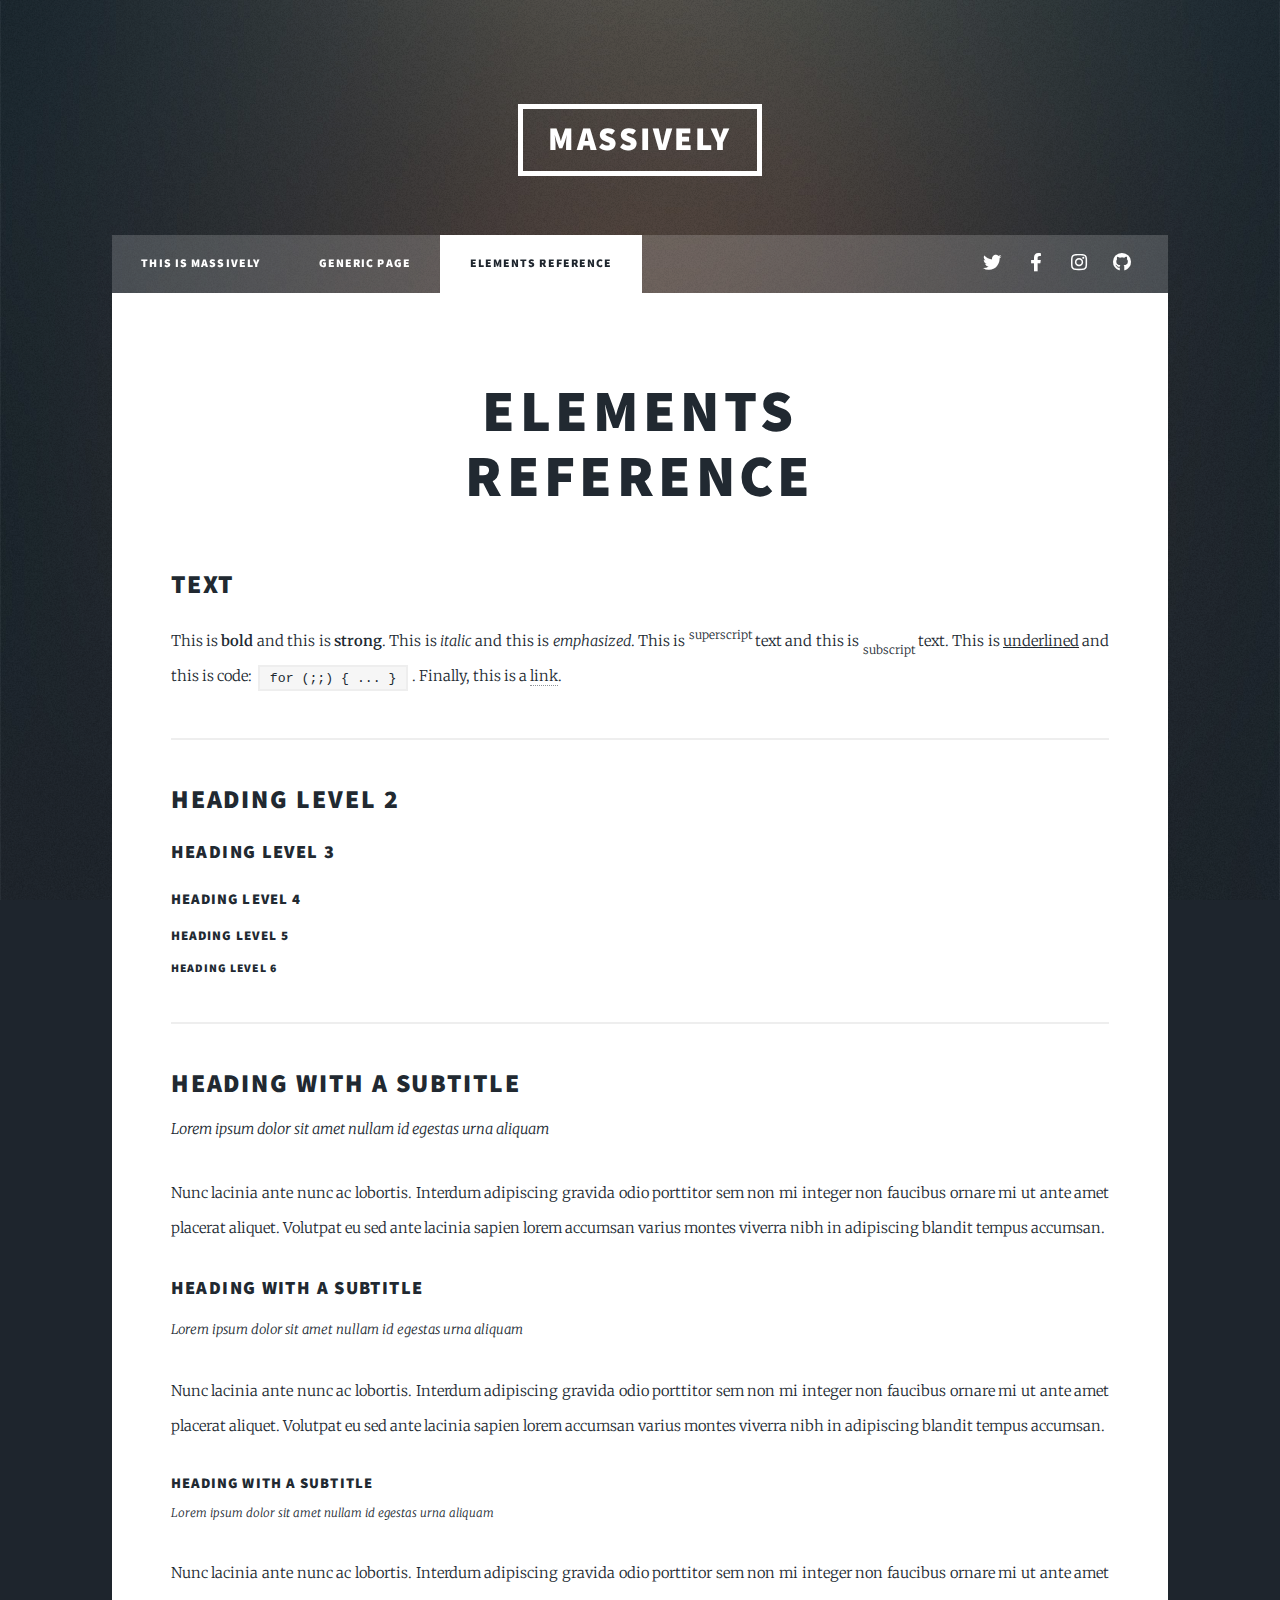
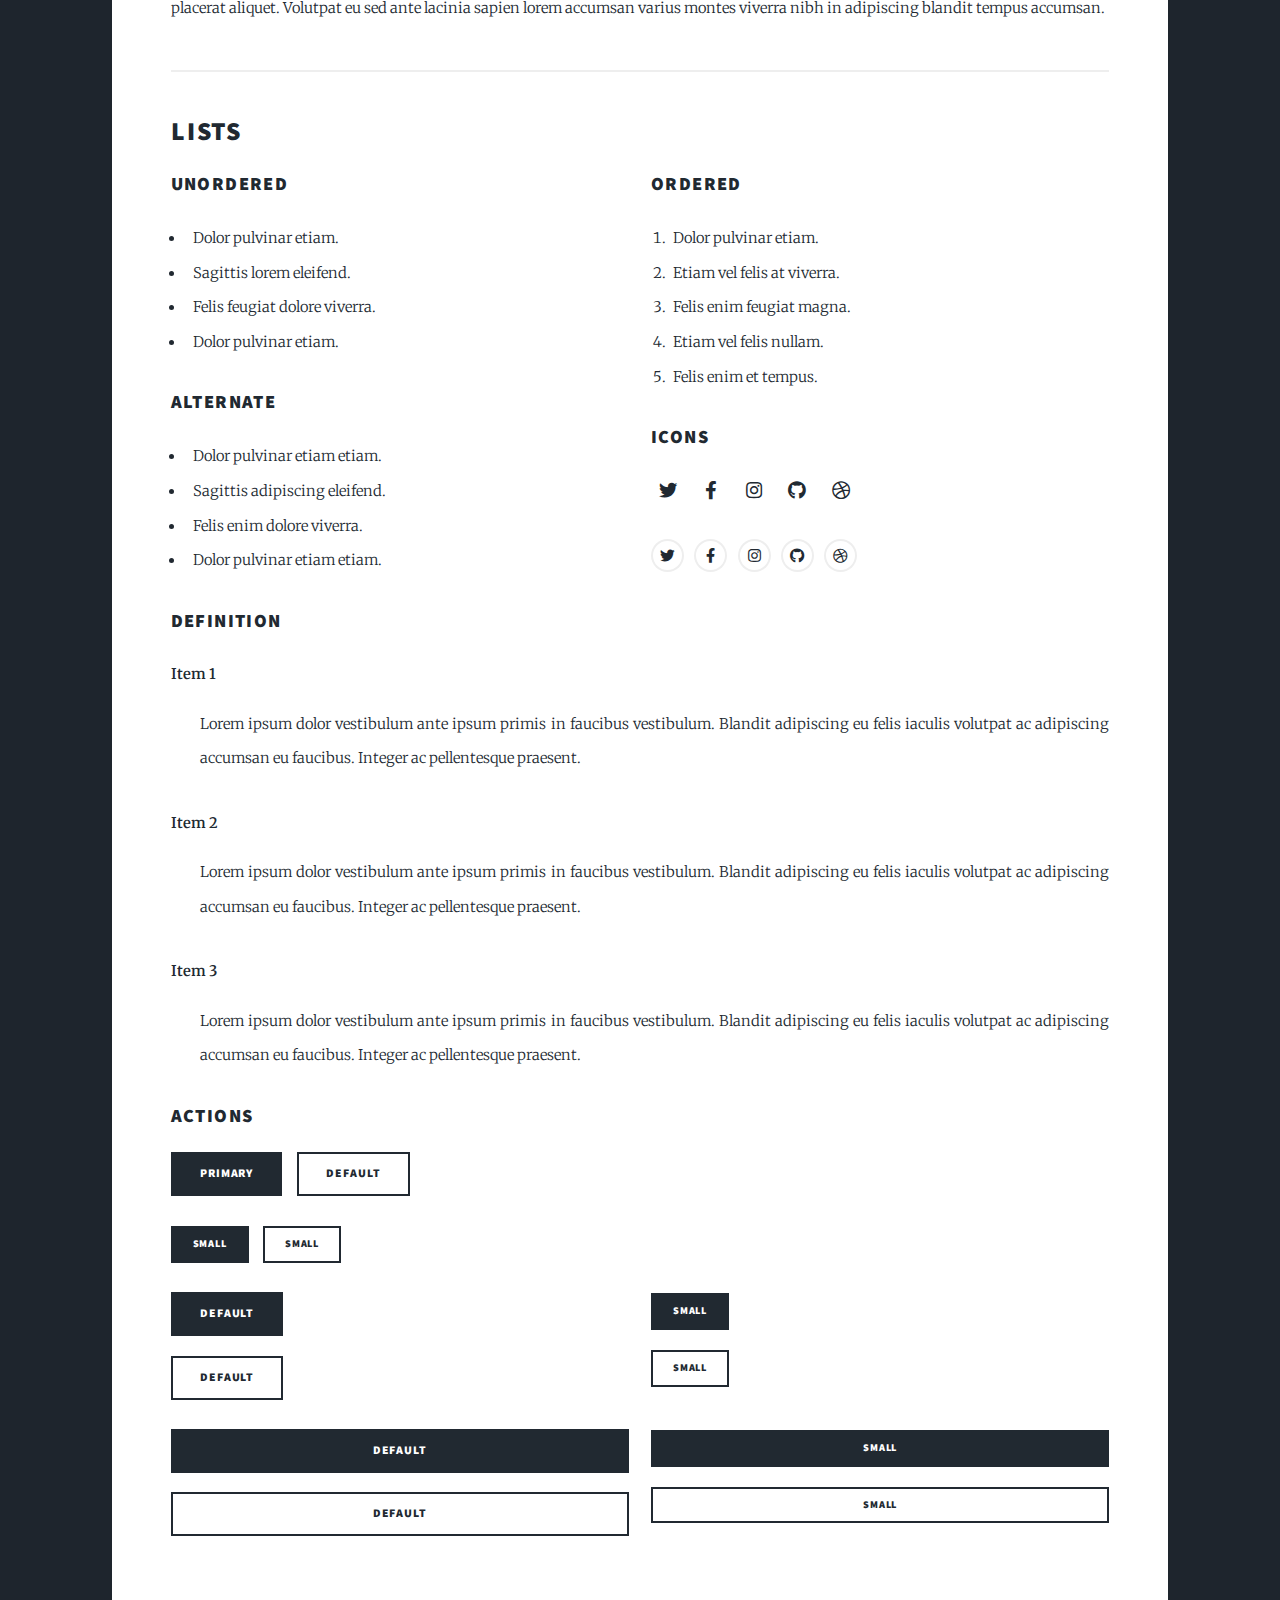
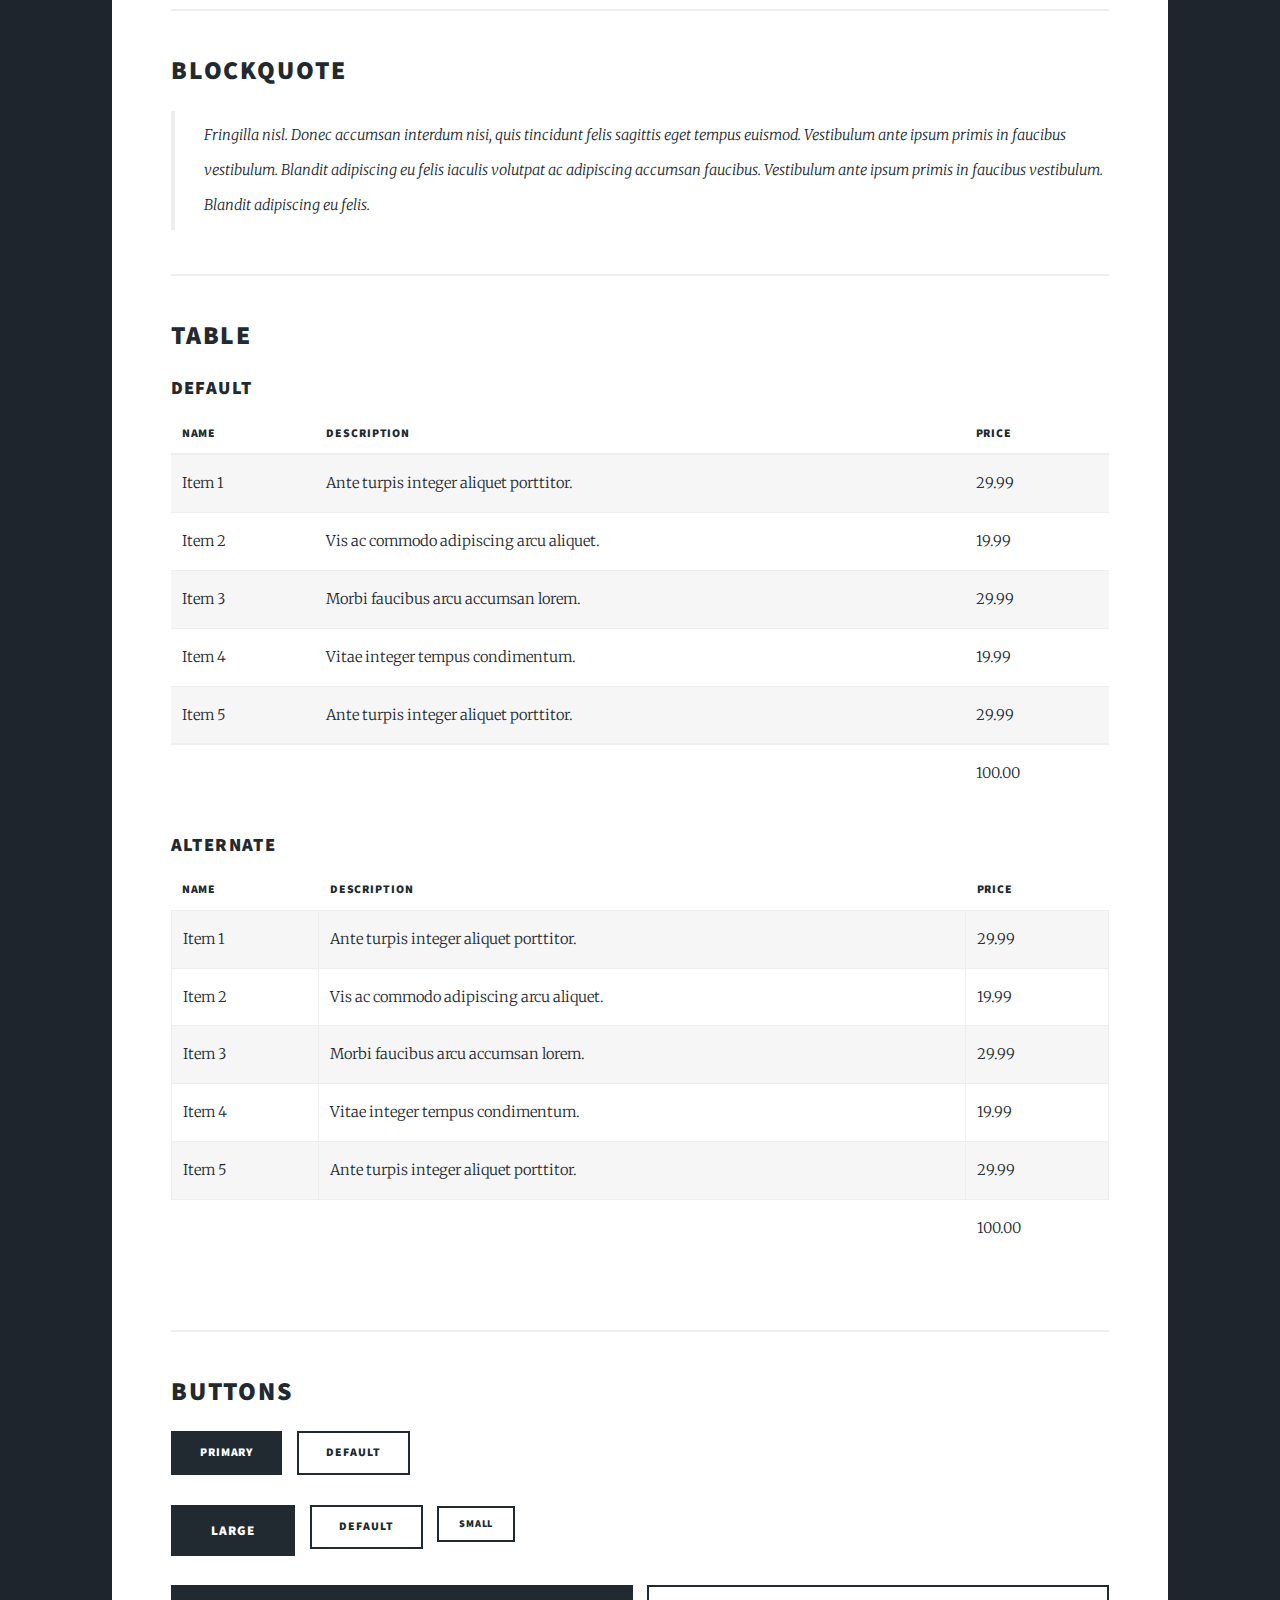
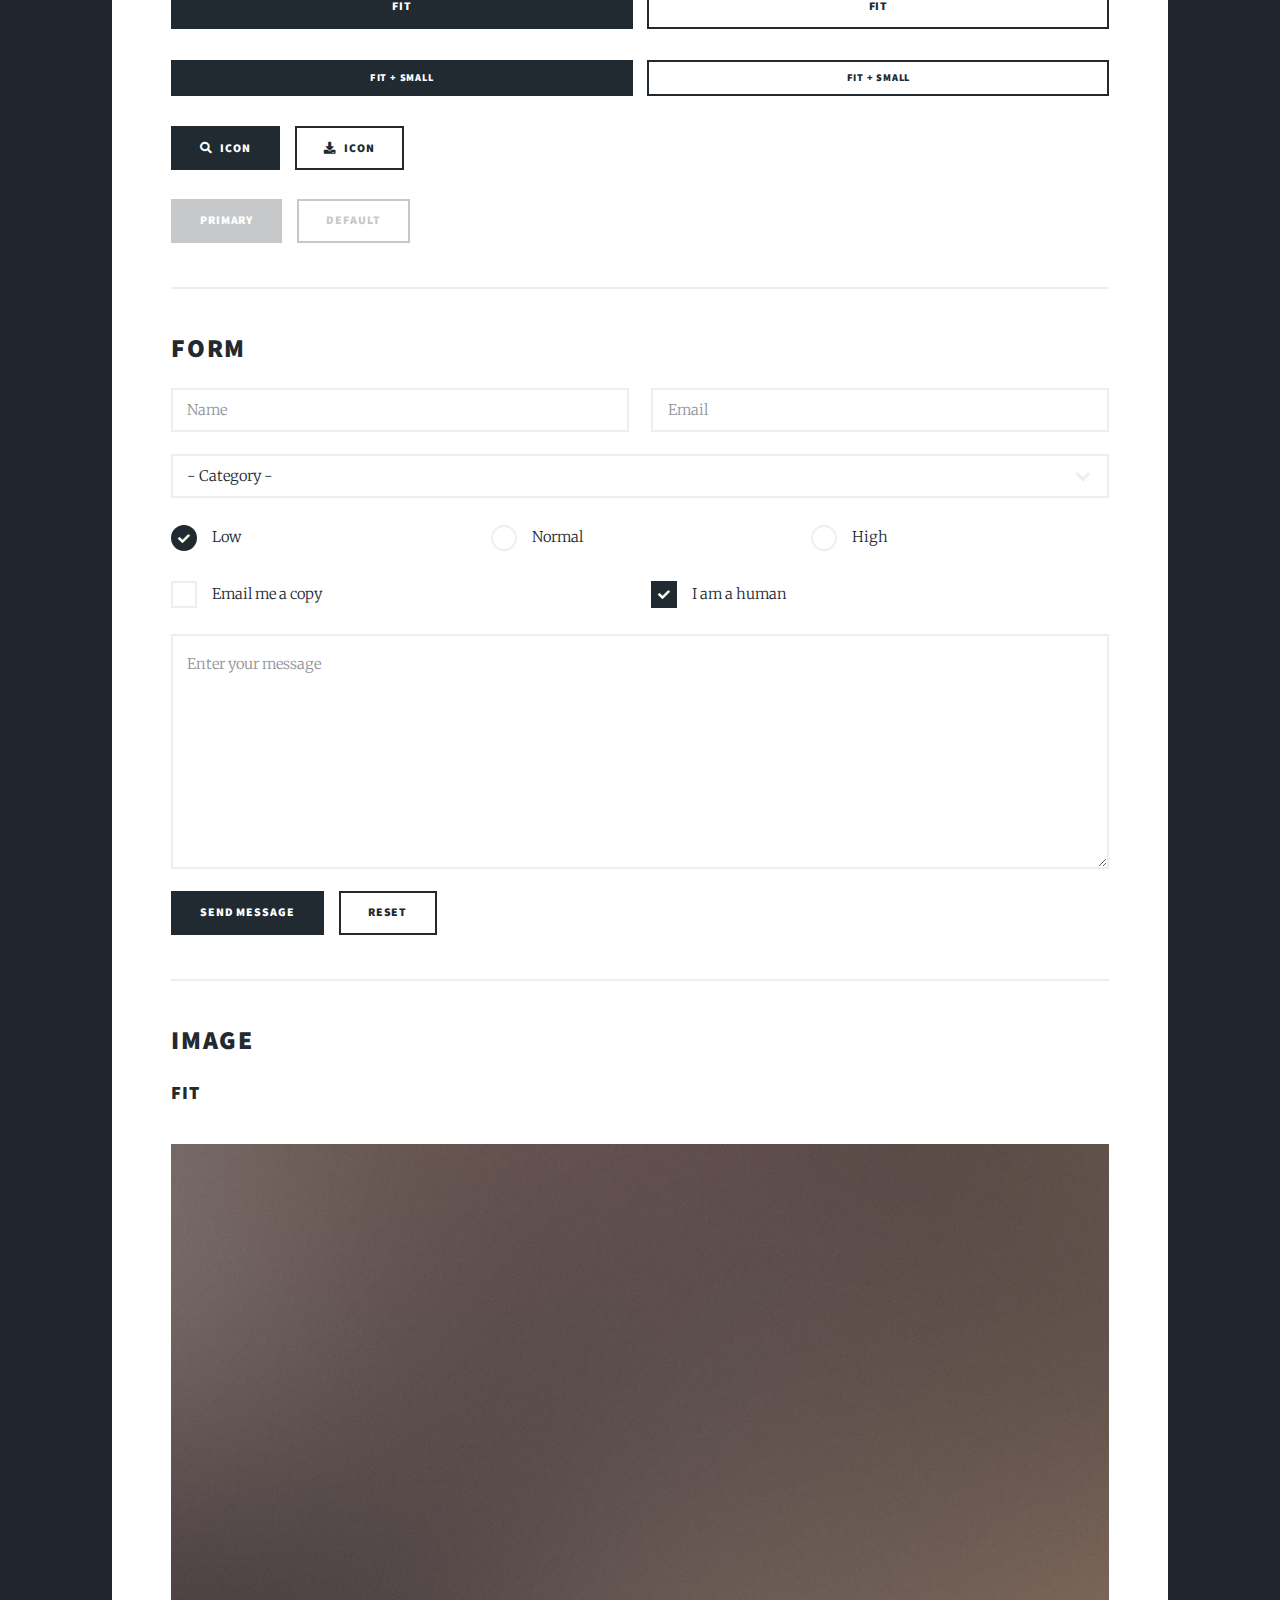
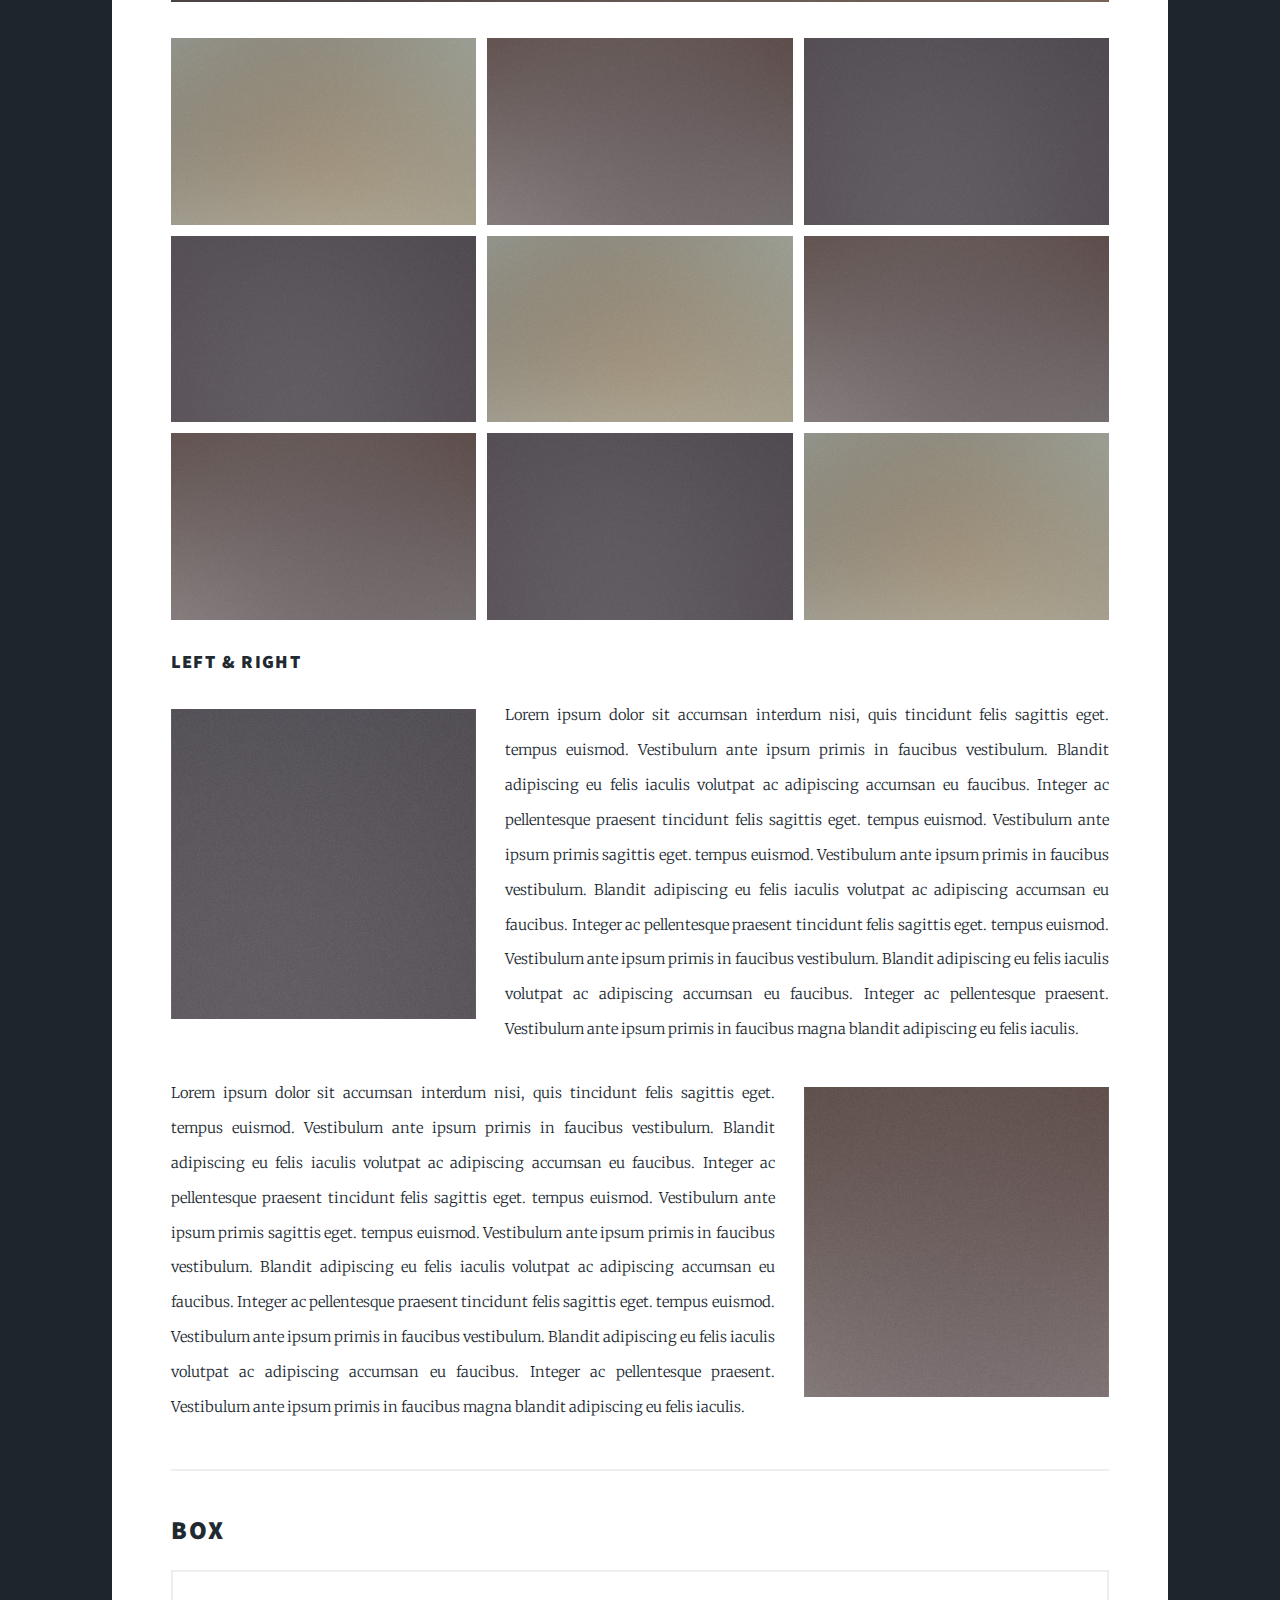
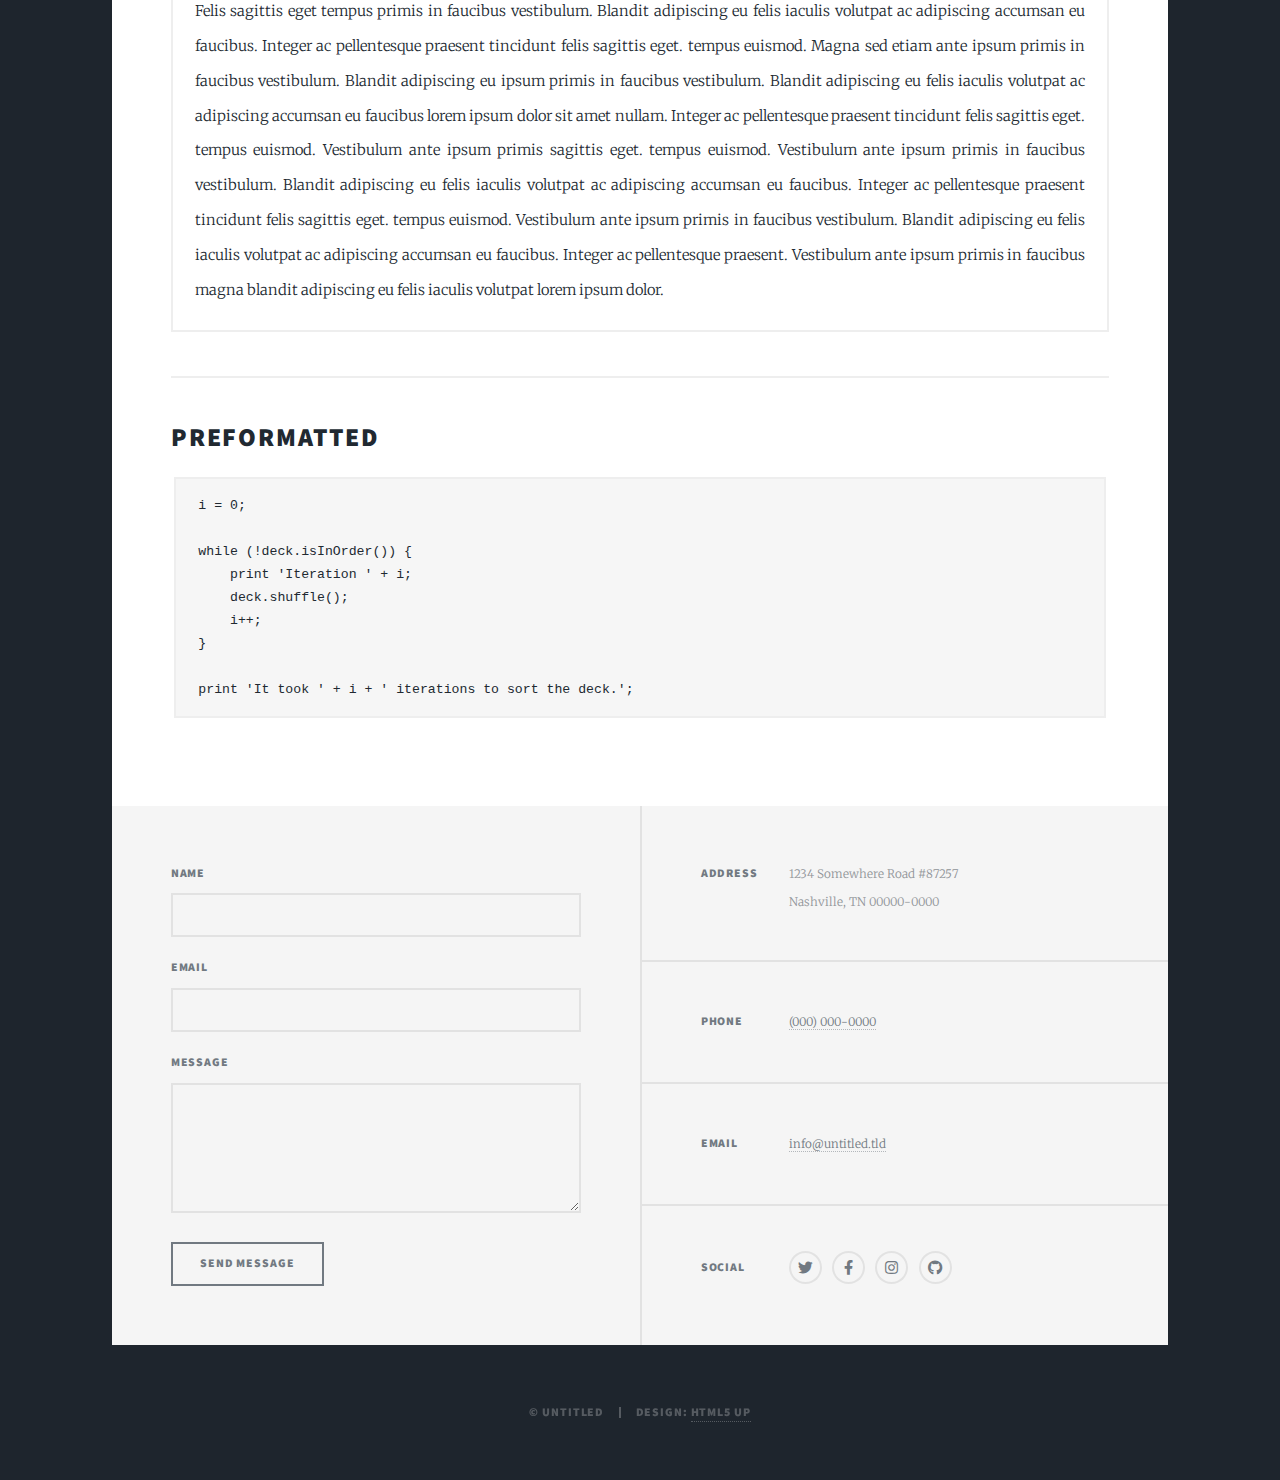
==== elements.html @ 34ee1a19 "inital commit" ====
<!DOCTYPE HTML>
<!--
	Massively by HTML5 UP
	html5up.net | @ajlkn
	Free for personal and commercial use under the CCA 3.0 license (html5up.net/license)
-->
<html>
	<head>
		<title>Elements Reference - Massively by HTML5 UP</title>
		<meta charset="utf-8" />
		<meta name="viewport" content="width=device-width, initial-scale=1, user-scalable=no" />
		<link rel="stylesheet" href="assets/css/main.css" />
		<noscript><link rel="stylesheet" href="assets/css/noscript.css" /></noscript>
	</head>
	<body class="is-preload">

		<!-- Wrapper -->
			<div id="wrapper">

				<!-- Header -->
					<header id="header">
						<a href="index.html" class="logo">Massively</a>
					</header>

				<!-- Nav -->
					<nav id="nav">
						<ul class="links">
							<li><a href="index.html">This is Massively</a></li>
							<li><a href="generic.html">Generic Page</a></li>
							<li class="active"><a href="elements.html">Elements Reference</a></li>
						</ul>
						<ul class="icons">
							<li><a href="#" class="icon brands fa-twitter"><span class="label">Twitter</span></a></li>
							<li><a href="#" class="icon brands fa-facebook-f"><span class="label">Facebook</span></a></li>
							<li><a href="#" class="icon brands fa-instagram"><span class="label">Instagram</span></a></li>
							<li><a href="#" class="icon brands fa-github"><span class="label">GitHub</span></a></li>
						</ul>
					</nav>

				<!-- Main -->
					<div id="main">

						<!-- Post -->
							<section class="post">
								<header class="major">
									<h1>Elements<br />
									Reference</h1>
								</header>

								<!-- Text stuff -->
									<h2>Text</h2>
									<p>This is <b>bold</b> and this is <strong>strong</strong>. This is <i>italic</i> and this is <em>emphasized</em>.
									This is <sup>superscript</sup> text and this is <sub>subscript</sub> text.
									This is <u>underlined</u> and this is code: <code>for (;;) { ... }</code>.
									Finally, this is a <a href="#">link</a>.</p>
									<hr />
									<h2>Heading Level 2</h2>
									<h3>Heading Level 3</h3>
									<h4>Heading Level 4</h4>
									<h5>Heading Level 5</h5>
									<h6>Heading Level 6</h6>
									<hr />
									<header>
										<h2>Heading with a Subtitle</h2>
										<p>Lorem ipsum dolor sit amet nullam id egestas urna aliquam</p>
									</header>
									<p>Nunc lacinia ante nunc ac lobortis. Interdum adipiscing gravida odio porttitor sem non mi integer non faucibus ornare mi ut ante amet placerat aliquet. Volutpat eu sed ante lacinia sapien lorem accumsan varius montes viverra nibh in adipiscing blandit tempus accumsan.</p>
									<header>
										<h3>Heading with a Subtitle</h3>
										<p>Lorem ipsum dolor sit amet nullam id egestas urna aliquam</p>
									</header>
									<p>Nunc lacinia ante nunc ac lobortis. Interdum adipiscing gravida odio porttitor sem non mi integer non faucibus ornare mi ut ante amet placerat aliquet. Volutpat eu sed ante lacinia sapien lorem accumsan varius montes viverra nibh in adipiscing blandit tempus accumsan.</p>
									<header>
										<h4>Heading with a Subtitle</h4>
										<p>Lorem ipsum dolor sit amet nullam id egestas urna aliquam</p>
									</header>
									<p>Nunc lacinia ante nunc ac lobortis. Interdum adipiscing gravida odio porttitor sem non mi integer non faucibus ornare mi ut ante amet placerat aliquet. Volutpat eu sed ante lacinia sapien lorem accumsan varius montes viverra nibh in adipiscing blandit tempus accumsan.</p>

									<hr />

								<!-- Lists -->
									<h2>Lists</h2>
									<div class="row">
										<div class="col-6 col-12-small">

											<h3>Unordered</h3>
											<ul>
												<li>Dolor pulvinar etiam.</li>
												<li>Sagittis lorem eleifend.</li>
												<li>Felis feugiat dolore viverra.</li>
												<li>Dolor pulvinar etiam.</li>
											</ul>

											<h3>Alternate</h3>
											<ul class="alt">
												<li>Dolor pulvinar etiam etiam.</li>
												<li>Sagittis adipiscing eleifend.</li>
												<li>Felis enim dolore viverra.</li>
												<li>Dolor pulvinar etiam etiam.</li>
											</ul>

										</div>
										<div class="col-6 col-12-small">

											<h3>Ordered</h3>
											<ol>
												<li>Dolor pulvinar etiam.</li>
												<li>Etiam vel felis at viverra.</li>
												<li>Felis enim feugiat magna.</li>
												<li>Etiam vel felis nullam.</li>
												<li>Felis enim et tempus.</li>
											</ol>

											<h3>Icons</h3>
											<ul class="icons">
												<li><a href="#" class="icon brands fa-twitter"><span class="label">Twitter</span></a></li>
												<li><a href="#" class="icon brands fa-facebook-f"><span class="label">Facebook</span></a></li>
												<li><a href="#" class="icon brands fa-instagram"><span class="label">Instagram</span></a></li>
												<li><a href="#" class="icon brands fa-github"><span class="label">Github</span></a></li>
												<li><a href="#" class="icon brands fa-dribbble"><span class="label">Dribbble</span></a></li>
											</ul>
											<ul class="icons alt">
												<li><a href="#" class="icon brands alt fa-twitter"><span class="label">Twitter</span></a></li>
												<li><a href="#" class="icon brands alt fa-facebook-f"><span class="label">Facebook</span></a></li>
												<li><a href="#" class="icon brands alt fa-instagram"><span class="label">Instagram</span></a></li>
												<li><a href="#" class="icon brands alt fa-github"><span class="label">Github</span></a></li>
												<li><a href="#" class="icon brands alt fa-dribbble"><span class="label">Dribbble</span></a></li>
											</ul>

										</div>
									</div>
									<h3>Definition</h3>
									<dl>
										<dt>Item 1</dt>
										<dd>
											<p>Lorem ipsum dolor vestibulum ante ipsum primis in faucibus vestibulum. Blandit adipiscing eu felis iaculis volutpat ac adipiscing accumsan eu faucibus. Integer ac pellentesque praesent.</p>
										</dd>
										<dt>Item 2</dt>
										<dd>
											<p>Lorem ipsum dolor vestibulum ante ipsum primis in faucibus vestibulum. Blandit adipiscing eu felis iaculis volutpat ac adipiscing accumsan eu faucibus. Integer ac pellentesque praesent.</p>
										</dd>
										<dt>Item 3</dt>
										<dd>
											<p>Lorem ipsum dolor vestibulum ante ipsum primis in faucibus vestibulum. Blandit adipiscing eu felis iaculis volutpat ac adipiscing accumsan eu faucibus. Integer ac pellentesque praesent.</p>
										</dd>
									</dl>

									<h3>Actions</h3>
									<ul class="actions">
										<li><a href="#" class="button primary">Primary</a></li>
										<li><a href="#" class="button">Default</a></li>
									</ul>
									<ul class="actions small">
										<li><a href="#" class="button primary small">Small</a></li>
										<li><a href="#" class="button small">Small</a></li>
									</ul>
									<div class="row">
										<div class="col-6 col-12-small">
											<ul class="actions stacked">
												<li><a href="#" class="button primary">Default</a></li>
												<li><a href="#" class="button">Default</a></li>
											</ul>
										</div>
										<div class="col-6 col-12-small">
											<ul class="actions stacked">
												<li><a href="#" class="button primary small">Small</a></li>
												<li><a href="#" class="button small">Small</a></li>
											</ul>
										</div>
									</div>
									<div class="row">
										<div class="col-6 col-12-small">
											<ul class="actions stacked">
												<li><a href="#" class="button primary fit">Default</a></li>
												<li><a href="#" class="button fit">Default</a></li>
											</ul>
										</div>
										<div class="col-6 col-12-small">
											<ul class="actions stacked">
												<li><a href="#" class="button primary small fit">Small</a></li>
												<li><a href="#" class="button small fit">Small</a></li>
											</ul>
										</div>
									</div>

									<hr />

								<!-- Blockquote -->
									<h2>Blockquote</h2>
									<blockquote>Fringilla nisl. Donec accumsan interdum nisi, quis tincidunt felis sagittis eget tempus euismod. Vestibulum ante ipsum primis in faucibus vestibulum. Blandit adipiscing eu felis iaculis volutpat ac adipiscing accumsan faucibus. Vestibulum ante ipsum primis in faucibus vestibulum. Blandit adipiscing eu felis.</blockquote>

									<hr />

								<!-- Table -->
									<h2>Table</h2>

									<h3>Default</h3>
									<div class="table-wrapper">
										<table>
											<thead>
												<tr>
													<th>Name</th>
													<th>Description</th>
													<th>Price</th>
												</tr>
											</thead>
											<tbody>
												<tr>
													<td>Item 1</td>
													<td>Ante turpis integer aliquet porttitor.</td>
													<td>29.99</td>
												</tr>
												<tr>
													<td>Item 2</td>
													<td>Vis ac commodo adipiscing arcu aliquet.</td>
													<td>19.99</td>
												</tr>
												<tr>
													<td>Item 3</td>
													<td> Morbi faucibus arcu accumsan lorem.</td>
													<td>29.99</td>
												</tr>
												<tr>
													<td>Item 4</td>
													<td>Vitae integer tempus condimentum.</td>
													<td>19.99</td>
												</tr>
												<tr>
													<td>Item 5</td>
													<td>Ante turpis integer aliquet porttitor.</td>
													<td>29.99</td>
												</tr>
											</tbody>
											<tfoot>
												<tr>
													<td colspan="2"></td>
													<td>100.00</td>
												</tr>
											</tfoot>
										</table>
									</div>

									<h3>Alternate</h3>
									<div class="table-wrapper">
										<table class="alt">
											<thead>
												<tr>
													<th>Name</th>
													<th>Description</th>
													<th>Price</th>
												</tr>
											</thead>
											<tbody>
												<tr>
													<td>Item 1</td>
													<td>Ante turpis integer aliquet porttitor.</td>
													<td>29.99</td>
												</tr>
												<tr>
													<td>Item 2</td>
													<td>Vis ac commodo adipiscing arcu aliquet.</td>
													<td>19.99</td>
												</tr>
												<tr>
													<td>Item 3</td>
													<td> Morbi faucibus arcu accumsan lorem.</td>
													<td>29.99</td>
												</tr>
												<tr>
													<td>Item 4</td>
													<td>Vitae integer tempus condimentum.</td>
													<td>19.99</td>
												</tr>
												<tr>
													<td>Item 5</td>
													<td>Ante turpis integer aliquet porttitor.</td>
													<td>29.99</td>
												</tr>
											</tbody>
											<tfoot>
												<tr>
													<td colspan="2"></td>
													<td>100.00</td>
												</tr>
											</tfoot>
										</table>
									</div>

									<hr />

								<!-- Buttons -->
									<h2>Buttons</h2>
									<ul class="actions">
										<li><a href="#" class="button primary">Primary</a></li>
										<li><a href="#" class="button">Default</a></li>
									</ul>
									<ul class="actions">
										<li><a href="#" class="button primary large">Large</a></li>
										<li><a href="#" class="button">Default</a></li>
										<li><a href="#" class="button small">Small</a></li>
									</ul>
									<ul class="actions fit">
										<li><a href="#" class="button primary fit">Fit</a></li>
										<li><a href="#" class="button fit">Fit</a></li>
									</ul>
									<ul class="actions fit small">
										<li><a href="#" class="button primary fit small">Fit + Small</a></li>
										<li><a href="#" class="button fit small">Fit + Small</a></li>
									</ul>
									<ul class="actions">
										<li><a href="#" class="button primary icon solid fa-search">Icon</a></li>
										<li><a href="#" class="button icon solid fa-download">Icon</a></li>
									</ul>
									<ul class="actions">
										<li><span class="button primary disabled">Primary</span></li>
										<li><span class="button disabled">Default</span></li>
									</ul>

									<hr />

								<!-- Form -->
									<h2>Form</h2>

									<form method="post" action="#">
										<div class="row gtr-uniform">
											<div class="col-6 col-12-xsmall">
												<input type="text" name="demo-name" id="demo-name" value="" placeholder="Name" />
											</div>
											<div class="col-6 col-12-xsmall">
												<input type="email" name="demo-email" id="demo-email" value="" placeholder="Email" />
											</div>
											<!-- Break -->
											<div class="col-12">
												<select name="demo-category" id="demo-category">
													<option value="">- Category -</option>
													<option value="1">Manufacturing</option>
													<option value="1">Shipping</option>
													<option value="1">Administration</option>
													<option value="1">Human Resources</option>
												</select>
											</div>
											<!-- Break -->
											<div class="col-4 col-12-small">
												<input type="radio" id="demo-priority-low" name="demo-priority" checked>
												<label for="demo-priority-low">Low</label>
											</div>
											<div class="col-4 col-12-small">
												<input type="radio" id="demo-priority-normal" name="demo-priority">
												<label for="demo-priority-normal">Normal</label>
											</div>
											<div class="col-4 col-12-small">
												<input type="radio" id="demo-priority-high" name="demo-priority">
												<label for="demo-priority-high">High</label>
											</div>
											<!-- Break -->
											<div class="col-6 col-12-small">
												<input type="checkbox" id="demo-copy" name="demo-copy">
												<label for="demo-copy">Email me a copy</label>
											</div>
											<div class="col-6 col-12-small">
												<input type="checkbox" id="demo-human" name="demo-human" checked>
												<label for="demo-human">I am a human</label>
											</div>
											<!-- Break -->
											<div class="col-12">
												<textarea name="demo-message" id="demo-message" placeholder="Enter your message" rows="6"></textarea>
											</div>
											<!-- Break -->
											<div class="col-12">
												<ul class="actions">
													<li><input type="submit" value="Send Message" class="primary" /></li>
													<li><input type="reset" value="Reset" /></li>
												</ul>
											</div>
										</div>
									</form>

									<hr />

								<!-- Image -->
									<h2>Image</h2>

									<h3>Fit</h3>
									<span class="image fit"><img src="images/pic01.jpg" alt="" /></span>
									<div class="box alt">
										<div class="row gtr-50 gtr-uniform">
											<div class="col-4"><span class="image fit"><img src="images/pic02.jpg" alt="" /></span></div>
											<div class="col-4"><span class="image fit"><img src="images/pic03.jpg" alt="" /></span></div>
											<div class="col-4"><span class="image fit"><img src="images/pic04.jpg" alt="" /></span></div>
											<!-- Break -->
											<div class="col-4"><span class="image fit"><img src="images/pic04.jpg" alt="" /></span></div>
											<div class="col-4"><span class="image fit"><img src="images/pic02.jpg" alt="" /></span></div>
											<div class="col-4"><span class="image fit"><img src="images/pic03.jpg" alt="" /></span></div>
											<!-- Break -->
											<div class="col-4"><span class="image fit"><img src="images/pic03.jpg" alt="" /></span></div>
											<div class="col-4"><span class="image fit"><img src="images/pic04.jpg" alt="" /></span></div>
											<div class="col-4"><span class="image fit"><img src="images/pic02.jpg" alt="" /></span></div>
										</div>
									</div>

									<h3>Left &amp; Right</h3>
									<p><span class="image left"><img src="images/pic08.jpg" alt="" /></span>Lorem ipsum dolor sit accumsan interdum nisi, quis tincidunt felis sagittis eget. tempus euismod. Vestibulum ante ipsum primis in faucibus vestibulum. Blandit adipiscing eu felis iaculis volutpat ac adipiscing accumsan eu faucibus. Integer ac pellentesque praesent tincidunt felis sagittis eget. tempus euismod. Vestibulum ante ipsum primis sagittis eget. tempus euismod. Vestibulum ante ipsum primis in faucibus vestibulum. Blandit adipiscing eu felis iaculis volutpat ac adipiscing accumsan eu faucibus. Integer ac pellentesque praesent tincidunt felis sagittis eget. tempus euismod. Vestibulum ante ipsum primis in faucibus vestibulum. Blandit adipiscing eu felis iaculis volutpat ac adipiscing accumsan eu faucibus. Integer ac pellentesque praesent. Vestibulum ante ipsum primis in faucibus magna blandit adipiscing eu felis iaculis.</p>
									<p><span class="image right"><img src="images/pic09.jpg" alt="" /></span>Lorem ipsum dolor sit accumsan interdum nisi, quis tincidunt felis sagittis eget. tempus euismod. Vestibulum ante ipsum primis in faucibus vestibulum. Blandit adipiscing eu felis iaculis volutpat ac adipiscing accumsan eu faucibus. Integer ac pellentesque praesent tincidunt felis sagittis eget. tempus euismod. Vestibulum ante ipsum primis sagittis eget. tempus euismod. Vestibulum ante ipsum primis in faucibus vestibulum. Blandit adipiscing eu felis iaculis volutpat ac adipiscing accumsan eu faucibus. Integer ac pellentesque praesent tincidunt felis sagittis eget. tempus euismod. Vestibulum ante ipsum primis in faucibus vestibulum. Blandit adipiscing eu felis iaculis volutpat ac adipiscing accumsan eu faucibus. Integer ac pellentesque praesent. Vestibulum ante ipsum primis in faucibus magna blandit adipiscing eu felis iaculis.</p>

									<hr />

								<!-- Box -->
									<h2>Box</h2>
									<div class="box">
										<p>Felis sagittis eget tempus primis in faucibus vestibulum. Blandit adipiscing eu felis iaculis volutpat ac adipiscing accumsan eu faucibus. Integer ac pellentesque praesent tincidunt felis sagittis eget. tempus euismod. Magna sed etiam ante ipsum primis in faucibus vestibulum. Blandit adipiscing eu ipsum primis in faucibus vestibulum. Blandit adipiscing eu felis iaculis volutpat ac adipiscing accumsan eu faucibus lorem ipsum dolor sit amet nullam. Integer ac pellentesque praesent tincidunt felis sagittis eget. tempus euismod. Vestibulum ante ipsum primis sagittis eget. tempus euismod. Vestibulum ante ipsum primis in faucibus vestibulum. Blandit adipiscing eu felis iaculis volutpat ac adipiscing accumsan eu faucibus. Integer ac pellentesque praesent tincidunt felis sagittis eget. tempus euismod. Vestibulum ante ipsum primis in faucibus vestibulum. Blandit adipiscing eu felis iaculis volutpat ac adipiscing accumsan eu faucibus. Integer ac pellentesque praesent. Vestibulum ante ipsum primis in faucibus magna blandit adipiscing eu felis iaculis volutpat lorem ipsum dolor.</p>
									</div>

									<hr />

								<!-- Preformatted Code -->
									<h2>Preformatted</h2>
									<pre><code>i = 0;

while (!deck.isInOrder()) {
    print 'Iteration ' + i;
    deck.shuffle();
    i++;
}

print 'It took ' + i + ' iterations to sort the deck.';
</code></pre>

							</section>

					</div>

				<!-- Footer -->
					<footer id="footer">
						<section>
							<form method="post" action="#">
								<div class="fields">
									<div class="field">
										<label for="name">Name</label>
										<input type="text" name="name" id="name" />
									</div>
									<div class="field">
										<label for="email">Email</label>
										<input type="text" name="email" id="email" />
									</div>
									<div class="field">
										<label for="message">Message</label>
										<textarea name="message" id="message" rows="3"></textarea>
									</div>
								</div>
								<ul class="actions">
									<li><input type="submit" value="Send Message" /></li>
								</ul>
							</form>
						</section>
						<section class="split contact">
							<section class="alt">
								<h3>Address</h3>
								<p>1234 Somewhere Road #87257<br />
								Nashville, TN 00000-0000</p>
							</section>
							<section>
								<h3>Phone</h3>
								<p><a href="#">(000) 000-0000</a></p>
							</section>
							<section>
								<h3>Email</h3>
								<p><a href="#">info@untitled.tld</a></p>
							</section>
							<section>
								<h3>Social</h3>
								<ul class="icons alt">
									<li><a href="#" class="icon brands alt fa-twitter"><span class="label">Twitter</span></a></li>
									<li><a href="#" class="icon brands alt fa-facebook-f"><span class="label">Facebook</span></a></li>
									<li><a href="#" class="icon brands alt fa-instagram"><span class="label">Instagram</span></a></li>
									<li><a href="#" class="icon brands alt fa-github"><span class="label">GitHub</span></a></li>
								</ul>
							</section>
						</section>
					</footer>

				<!-- Copyright -->
					<div id="copyright">
						<ul><li>&copy; Untitled</li><li>Design: <a href="https://html5up.net">HTML5 UP</a></li></ul>
					</div>

			</div>

		<!-- Scripts -->
			<script src="assets/js/jquery.min.js"></script>
			<script src="assets/js/jquery.scrollex.min.js"></script>
			<script src="assets/js/jquery.scrolly.min.js"></script>
			<script src="assets/js/browser.min.js"></script>
			<script src="assets/js/breakpoints.min.js"></script>
			<script src="assets/js/util.js"></script>
			<script src="assets/js/main.js"></script>

	</body>
</html>
---- assets/css/main.css ----
@import url(fontawesome-all.min.css);
@import url("https://fonts.googleapis.com/css?family=Merriweather:300,700,300italic,700italic|Source+Sans+Pro:900");

/*
	Massively by HTML5 UP
	html5up.net | @ajlkn
	Free for personal and commercial use under the CCA 3.0 license (html5up.net/license)
*/

html, body, div, span, applet, object,
iframe, h1, h2, h3, h4, h5, h6, p, blockquote,
pre, a, abbr, acronym, address, big, cite,
code, del, dfn, em, img, ins, kbd, q, s, samp,
small, strike, strong, sub, sup, tt, var, b,
u, i, center, dl, dt, dd, ol, ul, li, fieldset,
form, label, legend, table, caption, tbody,
tfoot, thead, tr, th, td, article, aside,
canvas, details, embed, figure, figcaption,
footer, header, hgroup, menu, nav, output, ruby,
section, summary, time, mark, audio, video {
	margin: 0;
	padding: 0;
	border: 0;
	font-size: 100%;
	font: inherit;
	vertical-align: baseline;}

article, aside, details, figcaption, figure,
footer, header, hgroup, menu, nav, section {
	display: block;}

body {
	line-height: 1;
}

ol, ul {
	list-style: none;
}

blockquote, q {
	quotes: none;
}

	blockquote:before, blockquote:after, q:before, q:after {
		content: '';
		content: none;
	}

table {
	border-collapse: collapse;
	border-spacing: 0;
}

body {
	-webkit-text-size-adjust: none;
}

mark {
	background-color: transparent;
	color: inherit;
}

input::-moz-focus-inner {
	border: 0;
	padding: 0;
}

input, select, textarea {
	-moz-appearance: none;
	-webkit-appearance: none;
	-ms-appearance: none;
	appearance: none;
}

/* Basic */

	@-ms-viewport {
		width: device-width;
	}

	body {
		-ms-overflow-style: scrollbar;
	}

	@media screen and (max-width: 480px) {

		html, body {
			min-width: 320px;
		}

	}

	html {
		box-sizing: border-box;
	}

	*, *:before, *:after {
		box-sizing: inherit;
	}

	body {
		background-color: #1e252d;
	}

		body.is-preload *, body.is-preload *:before, body.is-preload *:after {
			-moz-animation: none !important;
			-webkit-animation: none !important;
			-ms-animation: none !important;
			animation: none !important;
			-moz-transition: none !important;
			-webkit-transition: none !important;
			-ms-transition: none !important;
			transition: none !important;
		}

/* Type */

	html {
		font-size: 16pt;
	}

		@media screen and (max-width: 1680px) {

			html {
				font-size: 12pt;
			}

		}

		@media screen and (max-width: 1280px) {

			html {
				font-size: 11pt;
			}

		}

		@media screen and (max-width: 360px) {

			html {
				font-size: 10pt;
			}

		}

	body {
		color: #212931;
	}

	body, input, select, textarea {
		font-family: "Merriweather", Georgia, serif;
		font-weight: 300;
		font-size: 1rem;
		line-height: 2.375;
	}

	a {
		-moz-transition: color 0.2s ease-in-out, background-color 0.2s ease-in-out, border-color 0.2s ease-in-out, box-shadow 0.2s ease-in-out;
		-webkit-transition: color 0.2s ease-in-out, background-color 0.2s ease-in-out, border-color 0.2s ease-in-out, box-shadow 0.2s ease-in-out;
		-ms-transition: color 0.2s ease-in-out, background-color 0.2s ease-in-out, border-color 0.2s ease-in-out, box-shadow 0.2s ease-in-out;
		transition: color 0.2s ease-in-out, background-color 0.2s ease-in-out, border-color 0.2s ease-in-out, box-shadow 0.2s ease-in-out;
		border-bottom: dotted 1px;
		text-decoration: none;
	}

		a:hover {
			border-bottom-color: transparent;
		}

	strong, b {
		font-weight: 600;
	}

	em, i {
		font-style: italic;
	}

	p {
		text-align: justify;
		margin: 0 0 2rem 0;
	}

	h1, h2, h3, h4, h5, h6 {
		font-family: "Source Sans Pro", Helvetica, sans-serif;
		font-weight: 900;
		line-height: 1.5;
		letter-spacing: 0.075em;
		text-transform: uppercase;
		margin: 0 0 1rem 0;
	}

		h1 a, h2 a, h3 a, h4 a, h5 a, h6 a {
			border-bottom: 0;
			color: inherit;
			text-decoration: none;
		}

	h1 {
		font-size: 4rem;
		line-height: 1.1;
		margin: 0 0 2rem 0;
	}

	h2 {
		font-size: 1.75rem;
		line-height: 1.3;
		margin: 0 0 1.5rem 0;
	}

	h3 {
		font-size: 1.25rem;
		margin: 0 0 1.5rem 0;
	}

	h4 {
		font-size: 1rem;
	}

	h5 {
		font-size: 0.9rem;
	}

	h6 {
		font-size: 0.8rem;
	}

	sub {
		font-size: 0.8rem;
		position: relative;
		top: 0.5rem;
	}

	sup {
		font-size: 0.8rem;
		position: relative;
		top: -0.5rem;
	}

	blockquote {
		border-left: solid 4px;
		font-style: italic;
		margin: 0 0 2rem 0;
		padding: 0.5rem 0 0.5rem 2rem;
	}

	code {
		border: solid 2px;
		font-family: "Courier New", monospace;
		font-size: 0.9rem;
		margin: 0 0.25rem;
		padding: 0.25rem 0.65rem;
	}

	pre {
		-webkit-overflow-scrolling: touch;
		font-family: "Courier New", monospace;
		font-size: 0.9rem;
		margin: 0 0 2rem 0;
	}

		pre code {
			display: block;
			line-height: 1.75;
			padding: 1rem 1.5rem;
			overflow-x: auto;
		}

	hr {
		border: 0;
		border-bottom: solid 2px;
		margin: 3rem 0;
	}

		hr.major {
			margin: 5rem 0;
		}

	.align-left {
		text-align: left;
	}

	.align-center {
		text-align: center;
	}

	.align-right {
		text-align: right;
	}

	input, select, textarea {
		color: #212931;
	}

	a {
		color: #212931;
		border-bottom-color: rgba(33, 41, 49, 0.5);
	}

		a:hover {
			border-bottom-color: transparent;
			color: #18bfef !important;
		}

	strong, b {
		color: #212931;
	}

	h1, h2, h3, h4, h5, h6 {
		color: #212931;
	}

	blockquote {
		border-left-color: #eeeeee;
	}

	code {
		background: rgba(220, 220, 220, 0.25);
		border-color: #eeeeee;
	}

	hr {
		border-bottom-color: #eeeeee;
	}

/* Row */

	.row {
		display: flex;
		flex-wrap: wrap;
		box-sizing: border-box;
		align-items: stretch;
	}

		.row > * {
			box-sizing: border-box;
		}

		.row.gtr-uniform > * > :last-child {
			margin-bottom: 0;
		}

		.row.aln-left {
			justify-content: flex-start;
		}

		.row.aln-center {
			justify-content: center;
		}

		.row.aln-right {
			justify-content: flex-end;
		}

		.row.aln-top {
			align-items: flex-start;
		}

		.row.aln-middle {
			align-items: center;
		}

		.row.aln-bottom {
			align-items: flex-end;
		}

		.row > .imp {
			order: -1;
		}

		.row > .col-1 {
			width: 8.33333%;
		}

		.row > .off-1 {
			margin-left: 8.33333%;
		}

		.row > .col-2 {
			width: 16.66667%;
		}

		.row > .off-2 {
			margin-left: 16.66667%;
		}

		.row > .col-3 {
			width: 25%;
		}

		.row > .off-3 {
			margin-left: 25%;
		}

		.row > .col-4 {
			width: 33.33333%;
		}

		.row > .off-4 {
			margin-left: 33.33333%;
		}

		.row > .col-5 {
			width: 41.66667%;
		}

		.row > .off-5 {
			margin-left: 41.66667%;
		}

		.row > .col-6 {
			width: 50%;
		}

		.row > .off-6 {
			margin-left: 50%;
		}

		.row > .col-7 {
			width: 58.33333%;
		}

		.row > .off-7 {
			margin-left: 58.33333%;
		}

		.row > .col-8 {
			width: 66.66667%;
		}

		.row > .off-8 {
			margin-left: 66.66667%;
		}

		.row > .col-9 {
			width: 75%;
		}

		.row > .off-9 {
			margin-left: 75%;
		}

		.row > .col-10 {
			width: 83.33333%;
		}

		.row > .off-10 {
			margin-left: 83.33333%;
		}

		.row > .col-11 {
			width: 91.66667%;
		}

		.row > .off-11 {
			margin-left: 91.66667%;
		}

		.row > .col-12 {
			width: 100%;
		}

		.row > .off-12 {
			margin-left: 100%;
		}

		.row.gtr-0 {
			margin-top: 0;
			margin-left: 0rem;
		}

			.row.gtr-0 > * {
				padding: 0 0 0 0rem;
			}

			.row.gtr-0.gtr-uniform {
				margin-top: 0rem;
			}

				.row.gtr-0.gtr-uniform > * {
					padding-top: 0rem;
				}

		.row.gtr-25 {
			margin-top: 0;
			margin-left: -0.375rem;
		}

			.row.gtr-25 > * {
				padding: 0 0 0 0.375rem;
			}

			.row.gtr-25.gtr-uniform {
				margin-top: -0.375rem;
			}

				.row.gtr-25.gtr-uniform > * {
					padding-top: 0.375rem;
				}

		.row.gtr-50 {
			margin-top: 0;
			margin-left: -0.75rem;
		}

			.row.gtr-50 > * {
				padding: 0 0 0 0.75rem;
			}

			.row.gtr-50.gtr-uniform {
				margin-top: -0.75rem;
			}

				.row.gtr-50.gtr-uniform > * {
					padding-top: 0.75rem;
				}

		.row {
			margin-top: 0;
			margin-left: -1.5rem;
		}

			.row > * {
				padding: 0 0 0 1.5rem;
			}

			.row.gtr-uniform {
				margin-top: -1.5rem;
			}

				.row.gtr-uniform > * {
					padding-top: 1.5rem;
				}

		.row.gtr-150 {
			margin-top: 0;
			margin-left: -2.25rem;
		}

			.row.gtr-150 > * {
				padding: 0 0 0 2.25rem;
			}

			.row.gtr-150.gtr-uniform {
				margin-top: -2.25rem;
			}

				.row.gtr-150.gtr-uniform > * {
					padding-top: 2.25rem;
				}

		.row.gtr-200 {
			margin-top: 0;
			margin-left: -3rem;
		}

			.row.gtr-200 > * {
				padding: 0 0 0 3rem;
			}

			.row.gtr-200.gtr-uniform {
				margin-top: -3rem;
			}

				.row.gtr-200.gtr-uniform > * {
					padding-top: 3rem;
				}

		@media screen and (max-width: 1680px) {

			.row {
				display: flex;
				flex-wrap: wrap;
				box-sizing: border-box;
				align-items: stretch;
			}

				.row > * {
					box-sizing: border-box;
				}

				.row.gtr-uniform > * > :last-child {
					margin-bottom: 0;
				}

				.row.aln-left {
					justify-content: flex-start;
				}

				.row.aln-center {
					justify-content: center;
				}

				.row.aln-right {
					justify-content: flex-end;
				}

				.row.aln-top {
					align-items: flex-start;
				}

				.row.aln-middle {
					align-items: center;
				}

				.row.aln-bottom {
					align-items: flex-end;
				}

				.row > .imp-xlarge {
					order: -1;
				}

				.row > .col-1-xlarge {
					width: 8.33333%;
				}

				.row > .off-1-xlarge {
					margin-left: 8.33333%;
				}

				.row > .col-2-xlarge {
					width: 16.66667%;
				}

				.row > .off-2-xlarge {
					margin-left: 16.66667%;
				}

				.row > .col-3-xlarge {
					width: 25%;
				}

				.row > .off-3-xlarge {
					margin-left: 25%;
				}

				.row > .col-4-xlarge {
					width: 33.33333%;
				}

				.row > .off-4-xlarge {
					margin-left: 33.33333%;
				}

				.row > .col-5-xlarge {
					width: 41.66667%;
				}

				.row > .off-5-xlarge {
					margin-left: 41.66667%;
				}

				.row > .col-6-xlarge {
					width: 50%;
				}

				.row > .off-6-xlarge {
					margin-left: 50%;
				}

				.row > .col-7-xlarge {
					width: 58.33333%;
				}

				.row > .off-7-xlarge {
					margin-left: 58.33333%;
				}

				.row > .col-8-xlarge {
					width: 66.66667%;
				}

				.row > .off-8-xlarge {
					margin-left: 66.66667%;
				}

				.row > .col-9-xlarge {
					width: 75%;
				}

				.row > .off-9-xlarge {
					margin-left: 75%;
				}

				.row > .col-10-xlarge {
					width: 83.33333%;
				}

				.row > .off-10-xlarge {
					margin-left: 83.33333%;
				}

				.row > .col-11-xlarge {
					width: 91.66667%;
				}

				.row > .off-11-xlarge {
					margin-left: 91.66667%;
				}

				.row > .col-12-xlarge {
					width: 100%;
				}

				.row > .off-12-xlarge {
					margin-left: 100%;
				}

				.row.gtr-0 {
					margin-top: 0;
					margin-left: 0rem;
				}

					.row.gtr-0 > * {
						padding: 0 0 0 0rem;
					}

					.row.gtr-0.gtr-uniform {
						margin-top: 0rem;
					}

						.row.gtr-0.gtr-uniform > * {
							padding-top: 0rem;
						}

				.row.gtr-25 {
					margin-top: 0;
					margin-left: -0.375rem;
				}

					.row.gtr-25 > * {
						padding: 0 0 0 0.375rem;
					}

					.row.gtr-25.gtr-uniform {
						margin-top: -0.375rem;
					}

						.row.gtr-25.gtr-uniform > * {
							padding-top: 0.375rem;
						}

				.row.gtr-50 {
					margin-top: 0;
					margin-left: -0.75rem;
				}

					.row.gtr-50 > * {
						padding: 0 0 0 0.75rem;
					}

					.row.gtr-50.gtr-uniform {
						margin-top: -0.75rem;
					}

						.row.gtr-50.gtr-uniform > * {
							padding-top: 0.75rem;
						}

				.row {
					margin-top: 0;
					margin-left: -1.5rem;
				}

					.row > * {
						padding: 0 0 0 1.5rem;
					}

					.row.gtr-uniform {
						margin-top: -1.5rem;
					}

						.row.gtr-uniform > * {
							padding-top: 1.5rem;
						}

				.row.gtr-150 {
					margin-top: 0;
					margin-left: -2.25rem;
				}

					.row.gtr-150 > * {
						padding: 0 0 0 2.25rem;
					}

					.row.gtr-150.gtr-uniform {
						margin-top: -2.25rem;
					}

						.row.gtr-150.gtr-uniform > * {
							padding-top: 2.25rem;
						}

				.row.gtr-200 {
					margin-top: 0;
					margin-left: -3rem;
				}

					.row.gtr-200 > * {
						padding: 0 0 0 3rem;
					}

					.row.gtr-200.gtr-uniform {
						margin-top: -3rem;
					}

						.row.gtr-200.gtr-uniform > * {
							padding-top: 3rem;
						}

		}

		@media screen and (max-width: 1280px) {

			.row {
				display: flex;
				flex-wrap: wrap;
				box-sizing: border-box;
				align-items: stretch;
			}

				.row > * {
					box-sizing: border-box;
				}

				.row.gtr-uniform > * > :last-child {
					margin-bottom: 0;
				}

				.row.aln-left {
					justify-content: flex-start;
				}

				.row.aln-center {
					justify-content: center;
				}

				.row.aln-right {
					justify-content: flex-end;
				}

				.row.aln-top {
					align-items: flex-start;
				}

				.row.aln-middle {
					align-items: center;
				}

				.row.aln-bottom {
					align-items: flex-end;
				}

				.row > .imp-large {
					order: -1;
				}

				.row > .col-1-large {
					width: 8.33333%;
				}

				.row > .off-1-large {
					margin-left: 8.33333%;
				}

				.row > .col-2-large {
					width: 16.66667%;
				}

				.row > .off-2-large {
					margin-left: 16.66667%;
				}

				.row > .col-3-large {
					width: 25%;
				}

				.row > .off-3-large {
					margin-left: 25%;
				}

				.row > .col-4-large {
					width: 33.33333%;
				}

				.row > .off-4-large {
					margin-left: 33.33333%;
				}

				.row > .col-5-large {
					width: 41.66667%;
				}

				.row > .off-5-large {
					margin-left: 41.66667%;
				}

				.row > .col-6-large {
					width: 50%;
				}

				.row > .off-6-large {
					margin-left: 50%;
				}

				.row > .col-7-large {
					width: 58.33333%;
				}

				.row > .off-7-large {
					margin-left: 58.33333%;
				}

				.row > .col-8-large {
					width: 66.66667%;
				}

				.row > .off-8-large {
					margin-left: 66.66667%;
				}

				.row > .col-9-large {
					width: 75%;
				}

				.row > .off-9-large {
					margin-left: 75%;
				}

				.row > .col-10-large {
					width: 83.33333%;
				}

				.row > .off-10-large {
					margin-left: 83.33333%;
				}

				.row > .col-11-large {
					width: 91.66667%;
				}

				.row > .off-11-large {
					margin-left: 91.66667%;
				}

				.row > .col-12-large {
					width: 100%;
				}

				.row > .off-12-large {
					margin-left: 100%;
				}

				.row.gtr-0 {
					margin-top: 0;
					margin-left: 0rem;
				}

					.row.gtr-0 > * {
						padding: 0 0 0 0rem;
					}

					.row.gtr-0.gtr-uniform {
						margin-top: 0rem;
					}

						.row.gtr-0.gtr-uniform > * {
							padding-top: 0rem;
						}

				.row.gtr-25 {
					margin-top: 0;
					margin-left: -0.375rem;
				}

					.row.gtr-25 > * {
						padding: 0 0 0 0.375rem;
					}

					.row.gtr-25.gtr-uniform {
						margin-top: -0.375rem;
					}

						.row.gtr-25.gtr-uniform > * {
							padding-top: 0.375rem;
						}

				.row.gtr-50 {
					margin-top: 0;
					margin-left: -0.75rem;
				}

					.row.gtr-50 > * {
						padding: 0 0 0 0.75rem;
					}

					.row.gtr-50.gtr-uniform {
						margin-top: -0.75rem;
					}

						.row.gtr-50.gtr-uniform > * {
							padding-top: 0.75rem;
						}

				.row {
					margin-top: 0;
					margin-left: -1.5rem;
				}

					.row > * {
						padding: 0 0 0 1.5rem;
					}

					.row.gtr-uniform {
						margin-top: -1.5rem;
					}

						.row.gtr-uniform > * {
							padding-top: 1.5rem;
						}

				.row.gtr-150 {
					margin-top: 0;
					margin-left: -2.25rem;
				}

					.row.gtr-150 > * {
						padding: 0 0 0 2.25rem;
					}

					.row.gtr-150.gtr-uniform {
						margin-top: -2.25rem;
					}

						.row.gtr-150.gtr-uniform > * {
							padding-top: 2.25rem;
						}

				.row.gtr-200 {
					margin-top: 0;
					margin-left: -3rem;
				}

					.row.gtr-200 > * {
						padding: 0 0 0 3rem;
					}

					.row.gtr-200.gtr-uniform {
						margin-top: -3rem;
					}

						.row.gtr-200.gtr-uniform > * {
							padding-top: 3rem;
						}

		}

		@media screen and (max-width: 980px) {

			.row {
				display: flex;
				flex-wrap: wrap;
				box-sizing: border-box;
				align-items: stretch;
			}

				.row > * {
					box-sizing: border-box;
				}

				.row.gtr-uniform > * > :last-child {
					margin-bottom: 0;
				}

				.row.aln-left {
					justify-content: flex-start;
				}

				.row.aln-center {
					justify-content: center;
				}

				.row.aln-right {
					justify-content: flex-end;
				}

				.row.aln-top {
					align-items: flex-start;
				}

				.row.aln-middle {
					align-items: center;
				}

				.row.aln-bottom {
					align-items: flex-end;
				}

				.row > .imp-medium {
					order: -1;
				}

				.row > .col-1-medium {
					width: 8.33333%;
				}

				.row > .off-1-medium {
					margin-left: 8.33333%;
				}

				.row > .col-2-medium {
					width: 16.66667%;
				}

				.row > .off-2-medium {
					margin-left: 16.66667%;
				}

				.row > .col-3-medium {
					width: 25%;
				}

				.row > .off-3-medium {
					margin-left: 25%;
				}

				.row > .col-4-medium {
					width: 33.33333%;
				}

				.row > .off-4-medium {
					margin-left: 33.33333%;
				}

				.row > .col-5-medium {
					width: 41.66667%;
				}

				.row > .off-5-medium {
					margin-left: 41.66667%;
				}

				.row > .col-6-medium {
					width: 50%;
				}

				.row > .off-6-medium {
					margin-left: 50%;
				}

				.row > .col-7-medium {
					width: 58.33333%;
				}

				.row > .off-7-medium {
					margin-left: 58.33333%;
				}

				.row > .col-8-medium {
					width: 66.66667%;
				}

				.row > .off-8-medium {
					margin-left: 66.66667%;
				}

				.row > .col-9-medium {
					width: 75%;
				}

				.row > .off-9-medium {
					margin-left: 75%;
				}

				.row > .col-10-medium {
					width: 83.33333%;
				}

				.row > .off-10-medium {
					margin-left: 83.33333%;
				}

				.row > .col-11-medium {
					width: 91.66667%;
				}

				.row > .off-11-medium {
					margin-left: 91.66667%;
				}

				.row > .col-12-medium {
					width: 100%;
				}

				.row > .off-12-medium {
					margin-left: 100%;
				}

				.row.gtr-0 {
					margin-top: 0;
					margin-left: 0rem;
				}

					.row.gtr-0 > * {
						padding: 0 0 0 0rem;
					}

					.row.gtr-0.gtr-uniform {
						margin-top: 0rem;
					}

						.row.gtr-0.gtr-uniform > * {
							padding-top: 0rem;
						}

				.row.gtr-25 {
					margin-top: 0;
					margin-left: -0.375rem;
				}

					.row.gtr-25 > * {
						padding: 0 0 0 0.375rem;
					}

					.row.gtr-25.gtr-uniform {
						margin-top: -0.375rem;
					}

						.row.gtr-25.gtr-uniform > * {
							padding-top: 0.375rem;
						}

				.row.gtr-50 {
					margin-top: 0;
					margin-left: -0.75rem;
				}

					.row.gtr-50 > * {
						padding: 0 0 0 0.75rem;
					}

					.row.gtr-50.gtr-uniform {
						margin-top: -0.75rem;
					}

						.row.gtr-50.gtr-uniform > * {
							padding-top: 0.75rem;
						}

				.row {
					margin-top: 0;
					margin-left: -1.5rem;
				}

					.row > * {
						padding: 0 0 0 1.5rem;
					}

					.row.gtr-uniform {
						margin-top: -1.5rem;
					}

						.row.gtr-uniform > * {
							padding-top: 1.5rem;
						}

				.row.gtr-150 {
					margin-top: 0;
					margin-left: -2.25rem;
				}

					.row.gtr-150 > * {
						padding: 0 0 0 2.25rem;
					}

					.row.gtr-150.gtr-uniform {
						margin-top: -2.25rem;
					}

						.row.gtr-150.gtr-uniform > * {
							padding-top: 2.25rem;
						}

				.row.gtr-200 {
					margin-top: 0;
					margin-left: -3rem;
				}

					.row.gtr-200 > * {
						padding: 0 0 0 3rem;
					}

					.row.gtr-200.gtr-uniform {
						margin-top: -3rem;
					}

						.row.gtr-200.gtr-uniform > * {
							padding-top: 3rem;
						}

		}

		@media screen and (max-width: 736px) {

			.row {
				display: flex;
				flex-wrap: wrap;
				box-sizing: border-box;
				align-items: stretch;
			}

				.row > * {
					box-sizing: border-box;
				}

				.row.gtr-uniform > * > :last-child {
					margin-bottom: 0;
				}

				.row.aln-left {
					justify-content: flex-start;
				}

				.row.aln-center {
					justify-content: center;
				}

				.row.aln-right {
					justify-content: flex-end;
				}

				.row.aln-top {
					align-items: flex-start;
				}

				.row.aln-middle {
					align-items: center;
				}

				.row.aln-bottom {
					align-items: flex-end;
				}

				.row > .imp-small {
					order: -1;
				}

				.row > .col-1-small {
					width: 8.33333%;
				}

				.row > .off-1-small {
					margin-left: 8.33333%;
				}

				.row > .col-2-small {
					width: 16.66667%;
				}

				.row > .off-2-small {
					margin-left: 16.66667%;
				}

				.row > .col-3-small {
					width: 25%;
				}

				.row > .off-3-small {
					margin-left: 25%;
				}

				.row > .col-4-small {
					width: 33.33333%;
				}

				.row > .off-4-small {
					margin-left: 33.33333%;
				}

				.row > .col-5-small {
					width: 41.66667%;
				}

				.row > .off-5-small {
					margin-left: 41.66667%;
				}

				.row > .col-6-small {
					width: 50%;
				}

				.row > .off-6-small {
					margin-left: 50%;
				}

				.row > .col-7-small {
					width: 58.33333%;
				}

				.row > .off-7-small {
					margin-left: 58.33333%;
				}

				.row > .col-8-small {
					width: 66.66667%;
				}

				.row > .off-8-small {
					margin-left: 66.66667%;
				}

				.row > .col-9-small {
					width: 75%;
				}

				.row > .off-9-small {
					margin-left: 75%;
				}

				.row > .col-10-small {
					width: 83.33333%;
				}

				.row > .off-10-small {
					margin-left: 83.33333%;
				}

				.row > .col-11-small {
					width: 91.66667%;
				}

				.row > .off-11-small {
					margin-left: 91.66667%;
				}

				.row > .col-12-small {
					width: 100%;
				}

				.row > .off-12-small {
					margin-left: 100%;
				}

				.row.gtr-0 {
					margin-top: 0;
					margin-left: 0rem;
				}

					.row.gtr-0 > * {
						padding: 0 0 0 0rem;
					}

					.row.gtr-0.gtr-uniform {
						margin-top: 0rem;
					}

						.row.gtr-0.gtr-uniform > * {
							padding-top: 0rem;
						}

				.row.gtr-25 {
					margin-top: 0;
					margin-left: -0.375rem;
				}

					.row.gtr-25 > * {
						padding: 0 0 0 0.375rem;
					}

					.row.gtr-25.gtr-uniform {
						margin-top: -0.375rem;
					}

						.row.gtr-25.gtr-uniform > * {
							padding-top: 0.375rem;
						}

				.row.gtr-50 {
					margin-top: 0;
					margin-left: -0.75rem;
				}

					.row.gtr-50 > * {
						padding: 0 0 0 0.75rem;
					}

					.row.gtr-50.gtr-uniform {
						margin-top: -0.75rem;
					}

						.row.gtr-50.gtr-uniform > * {
							padding-top: 0.75rem;
						}

				.row {
					margin-top: 0;
					margin-left: -1.5rem;
				}

					.row > * {
						padding: 0 0 0 1.5rem;
					}

					.row.gtr-uniform {
						margin-top: -1.5rem;
					}

						.row.gtr-uniform > * {
							padding-top: 1.5rem;
						}

				.row.gtr-150 {
					margin-top: 0;
					margin-left: -2.25rem;
				}

					.row.gtr-150 > * {
						padding: 0 0 0 2.25rem;
					}

					.row.gtr-150.gtr-uniform {
						margin-top: -2.25rem;
					}

						.row.gtr-150.gtr-uniform > * {
							padding-top: 2.25rem;
						}

				.row.gtr-200 {
					margin-top: 0;
					margin-left: -3rem;
				}

					.row.gtr-200 > * {
						padding: 0 0 0 3rem;
					}

					.row.gtr-200.gtr-uniform {
						margin-top: -3rem;
					}

						.row.gtr-200.gtr-uniform > * {
							padding-top: 3rem;
						}

		}

		@media screen and (max-width: 480px) {

			.row {
				display: flex;
				flex-wrap: wrap;
				box-sizing: border-box;
				align-items: stretch;
			}

				.row > * {
					box-sizing: border-box;
				}

				.row.gtr-uniform > * > :last-child {
					margin-bottom: 0;
				}

				.row.aln-left {
					justify-content: flex-start;
				}

				.row.aln-center {
					justify-content: center;
				}

				.row.aln-right {
					justify-content: flex-end;
				}

				.row.aln-top {
					align-items: flex-start;
				}

				.row.aln-middle {
					align-items: center;
				}

				.row.aln-bottom {
					align-items: flex-end;
				}

				.row > .imp-xsmall {
					order: -1;
				}

				.row > .col-1-xsmall {
					width: 8.33333%;
				}

				.row > .off-1-xsmall {
					margin-left: 8.33333%;
				}

				.row > .col-2-xsmall {
					width: 16.66667%;
				}

				.row > .off-2-xsmall {
					margin-left: 16.66667%;
				}

				.row > .col-3-xsmall {
					width: 25%;
				}

				.row > .off-3-xsmall {
					margin-left: 25%;
				}

				.row > .col-4-xsmall {
					width: 33.33333%;
				}

				.row > .off-4-xsmall {
					margin-left: 33.33333%;
				}

				.row > .col-5-xsmall {
					width: 41.66667%;
				}

				.row > .off-5-xsmall {
					margin-left: 41.66667%;
				}

				.row > .col-6-xsmall {
					width: 50%;
				}

				.row > .off-6-xsmall {
					margin-left: 50%;
				}

				.row > .col-7-xsmall {
					width: 58.33333%;
				}

				.row > .off-7-xsmall {
					margin-left: 58.33333%;
				}

				.row > .col-8-xsmall {
					width: 66.66667%;
				}

				.row > .off-8-xsmall {
					margin-left: 66.66667%;
				}

				.row > .col-9-xsmall {
					width: 75%;
				}

				.row > .off-9-xsmall {
					margin-left: 75%;
				}

				.row > .col-10-xsmall {
					width: 83.33333%;
				}

				.row > .off-10-xsmall {
					margin-left: 83.33333%;
				}

				.row > .col-11-xsmall {
					width: 91.66667%;
				}

				.row > .off-11-xsmall {
					margin-left: 91.66667%;
				}

				.row > .col-12-xsmall {
					width: 100%;
				}

				.row > .off-12-xsmall {
					margin-left: 100%;
				}

				.row.gtr-0 {
					margin-top: 0;
					margin-left: 0rem;
				}

					.row.gtr-0 > * {
						padding: 0 0 0 0rem;
					}

					.row.gtr-0.gtr-uniform {
						margin-top: 0rem;
					}

						.row.gtr-0.gtr-uniform > * {
							padding-top: 0rem;
						}

				.row.gtr-25 {
					margin-top: 0;
					margin-left: -0.375rem;
				}

					.row.gtr-25 > * {
						padding: 0 0 0 0.375rem;
					}

					.row.gtr-25.gtr-uniform {
						margin-top: -0.375rem;
					}

						.row.gtr-25.gtr-uniform > * {
							padding-top: 0.375rem;
						}

				.row.gtr-50 {
					margin-top: 0;
					margin-left: -0.75rem;
				}

					.row.gtr-50 > * {
						padding: 0 0 0 0.75rem;
					}

					.row.gtr-50.gtr-uniform {
						margin-top: -0.75rem;
					}

						.row.gtr-50.gtr-uniform > * {
							padding-top: 0.75rem;
						}

				.row {
					margin-top: 0;
					margin-left: -1.5rem;
				}

					.row > * {
						padding: 0 0 0 1.5rem;
					}

					.row.gtr-uniform {
						margin-top: -1.5rem;
					}

						.row.gtr-uniform > * {
							padding-top: 1.5rem;
						}

				.row.gtr-150 {
					margin-top: 0;
					margin-left: -2.25rem;
				}

					.row.gtr-150 > * {
						padding: 0 0 0 2.25rem;
					}

					.row.gtr-150.gtr-uniform {
						margin-top: -2.25rem;
					}

						.row.gtr-150.gtr-uniform > * {
							padding-top: 2.25rem;
						}

				.row.gtr-200 {
					margin-top: 0;
					margin-left: -3rem;
				}

					.row.gtr-200 > * {
						padding: 0 0 0 3rem;
					}

					.row.gtr-200.gtr-uniform {
						margin-top: -3rem;
					}

						.row.gtr-200.gtr-uniform > * {
							padding-top: 3rem;
						}

		}

		@media screen and (max-width: 360px) {

			.row {
				display: flex;
				flex-wrap: wrap;
				box-sizing: border-box;
				align-items: stretch;
			}

				.row > * {
					box-sizing: border-box;
				}

				.row.gtr-uniform > * > :last-child {
					margin-bottom: 0;
				}

				.row.aln-left {
					justify-content: flex-start;
				}

				.row.aln-center {
					justify-content: center;
				}

				.row.aln-right {
					justify-content: flex-end;
				}

				.row.aln-top {
					align-items: flex-start;
				}

				.row.aln-middle {
					align-items: center;
				}

				.row.aln-bottom {
					align-items: flex-end;
				}

				.row > .imp-xxsmall {
					order: -1;
				}

				.row > .col-1-xxsmall {
					width: 8.33333%;
				}

				.row > .off-1-xxsmall {
					margin-left: 8.33333%;
				}

				.row > .col-2-xxsmall {
					width: 16.66667%;
				}

				.row > .off-2-xxsmall {
					margin-left: 16.66667%;
				}

				.row > .col-3-xxsmall {
					width: 25%;
				}

				.row > .off-3-xxsmall {
					margin-left: 25%;
				}

				.row > .col-4-xxsmall {
					width: 33.33333%;
				}

				.row > .off-4-xxsmall {
					margin-left: 33.33333%;
				}

				.row > .col-5-xxsmall {
					width: 41.66667%;
				}

				.row > .off-5-xxsmall {
					margin-left: 41.66667%;
				}

				.row > .col-6-xxsmall {
					width: 50%;
				}

				.row > .off-6-xxsmall {
					margin-left: 50%;
				}

				.row > .col-7-xxsmall {
					width: 58.33333%;
				}

				.row > .off-7-xxsmall {
					margin-left: 58.33333%;
				}

				.row > .col-8-xxsmall {
					width: 66.66667%;
				}

				.row > .off-8-xxsmall {
					margin-left: 66.66667%;
				}

				.row > .col-9-xxsmall {
					width: 75%;
				}

				.row > .off-9-xxsmall {
					margin-left: 75%;
				}

				.row > .col-10-xxsmall {
					width: 83.33333%;
				}

				.row > .off-10-xxsmall {
					margin-left: 83.33333%;
				}

				.row > .col-11-xxsmall {
					width: 91.66667%;
				}

				.row > .off-11-xxsmall {
					margin-left: 91.66667%;
				}

				.row > .col-12-xxsmall {
					width: 100%;
				}

				.row > .off-12-xxsmall {
					margin-left: 100%;
				}

				.row.gtr-0 {
					margin-top: 0;
					margin-left: 0rem;
				}

					.row.gtr-0 > * {
						padding: 0 0 0 0rem;
					}

					.row.gtr-0.gtr-uniform {
						margin-top: 0rem;
					}

						.row.gtr-0.gtr-uniform > * {
							padding-top: 0rem;
						}

				.row.gtr-25 {
					margin-top: 0;
					margin-left: -0.375rem;
				}

					.row.gtr-25 > * {
						padding: 0 0 0 0.375rem;
					}

					.row.gtr-25.gtr-uniform {
						margin-top: -0.375rem;
					}

						.row.gtr-25.gtr-uniform > * {
							padding-top: 0.375rem;
						}

				.row.gtr-50 {
					margin-top: 0;
					margin-left: -0.75rem;
				}

					.row.gtr-50 > * {
						padding: 0 0 0 0.75rem;
					}

					.row.gtr-50.gtr-uniform {
						margin-top: -0.75rem;
					}

						.row.gtr-50.gtr-uniform > * {
							padding-top: 0.75rem;
						}

				.row {
					margin-top: 0;
					margin-left: -1.5rem;
				}

					.row > * {
						padding: 0 0 0 1.5rem;
					}

					.row.gtr-uniform {
						margin-top: -1.5rem;
					}

						.row.gtr-uniform > * {
							padding-top: 1.5rem;
						}

				.row.gtr-150 {
					margin-top: 0;
					margin-left: -2.25rem;
				}

					.row.gtr-150 > * {
						padding: 0 0 0 2.25rem;
					}

					.row.gtr-150.gtr-uniform {
						margin-top: -2.25rem;
					}

						.row.gtr-150.gtr-uniform > * {
							padding-top: 2.25rem;
						}

				.row.gtr-200 {
					margin-top: 0;
					margin-left: -3rem;
				}

					.row.gtr-200 > * {
						padding: 0 0 0 3rem;
					}

					.row.gtr-200.gtr-uniform {
						margin-top: -3rem;
					}

						.row.gtr-200.gtr-uniform > * {
							padding-top: 3rem;
						}

		}

/* Box */

	.box {
		border: solid 2px;
		margin-bottom: 2rem;
		padding: 1.5rem;
	}

		.box > :last-child,
		.box > :last-child > :last-child,
		.box > :last-child > :last-child > :last-child {
			margin-bottom: 0;
		}

		.box.alt {
			border: 0;
			border-radius: 0;
			padding: 0;
		}

	.box {
		border-color: #eeeeee;
	}

/* Button */

	input[type="submit"],
	input[type="reset"],
	input[type="button"],
	button,
	.button {
		-moz-appearance: none;
		-webkit-appearance: none;
		-ms-appearance: none;
		appearance: none;
		-moz-transition: background-color 0.2s ease-in-out, box-shadow 0.2s ease-in-out, color 0.2s ease-in-out;
		-webkit-transition: background-color 0.2s ease-in-out, box-shadow 0.2s ease-in-out, color 0.2s ease-in-out;
		-ms-transition: background-color 0.2s ease-in-out, box-shadow 0.2s ease-in-out, color 0.2s ease-in-out;
		transition: background-color 0.2s ease-in-out, box-shadow 0.2s ease-in-out, color 0.2s ease-in-out;
		border: 0;
		border-radius: 0;
		cursor: pointer;
		display: inline-block;
		font-family: "Source Sans Pro", Helvetica, sans-serif;
		font-size: 0.8rem;
		font-weight: 900;
		letter-spacing: 0.075em;
		height: 3rem;
		line-height: 3rem;
		padding: 0 2rem;
		text-align: center;
		text-decoration: none;
		text-transform: uppercase;
		white-space: nowrap;
	}

		input[type="submit"].icon:before,
		input[type="reset"].icon:before,
		input[type="button"].icon:before,
		button.icon:before,
		.button.icon:before {
			margin-right: 0.5rem;
		}

		input[type="submit"].icon.solo,
		input[type="reset"].icon.solo,
		input[type="button"].icon.solo,
		button.icon.solo,
		.button.icon.solo {
			position: relative;
			width: 4rem;
			height: 4rem;
			line-height: 4rem;
			border-radius: 4rem;
			text-indent: 4rem;
			overflow: hidden;
			padding: 0;
			white-space: nowrap;
		}

			input[type="submit"].icon.solo:before,
			input[type="reset"].icon.solo:before,
			input[type="button"].icon.solo:before,
			button.icon.solo:before,
			.button.icon.solo:before {
				position: absolute;
				display: block;
				top: 0;
				left: 0;
				width: inherit;
				height: inherit;
				line-height: inherit;
				font-size: 1.25rem;
				margin-right: 0;
				text-align: center;
				text-indent: 0;
			}

		input[type="submit"].fit,
		input[type="reset"].fit,
		input[type="button"].fit,
		button.fit,
		.button.fit {
			width: 100%;
		}

		input[type="submit"].small,
		input[type="reset"].small,
		input[type="button"].small,
		button.small,
		.button.small {
			font-size: 0.7rem;
			height: 2.5rem;
			line-height: 2.5rem;
			padding: 0 1.5rem;
		}

		input[type="submit"].large,
		input[type="reset"].large,
		input[type="button"].large,
		button.large,
		.button.large {
			font-size: 0.9rem;
			height: 3.5rem;
			line-height: 3.5rem;
			padding: 0 2.75rem;
		}

		@media screen and (max-width: 980px) {

			input[type="submit"],
			input[type="reset"],
			input[type="button"],
			button,
			.button {
				font-size: 0.9rem;
				height: 3.25rem;
				line-height: 3.25rem;
			}

				input[type="submit"].large,
				input[type="reset"].large,
				input[type="button"].large,
				button.large,
				.button.large {
					font-size: 1rem;
					height: 3.75rem;
					line-height: 3.75rem;
				}

		}

		input[type="submit"].disabled, input[type="submit"]:disabled,
		input[type="reset"].disabled,
		input[type="reset"]:disabled,
		input[type="button"].disabled,
		input[type="button"]:disabled,
		button.disabled,
		button:disabled,
		.button.disabled,
		.button:disabled {
			pointer-events: none;
			opacity: 0.25;
		}

	input[type="submit"],
	input[type="reset"],
	input[type="button"],
	button,
	.button {
		background-color: transparent;
		box-shadow: inset 0 0 0 2px #212931;
		color: #212931 !important;
	}

		input[type="submit"]:hover,
		input[type="reset"]:hover,
		input[type="button"]:hover,
		button:hover,
		.button:hover {
			box-shadow: inset 0 0 0 2px #18bfef;
			color: #18bfef !important;
		}

		input[type="submit"].primary,
		input[type="reset"].primary,
		input[type="button"].primary,
		button.primary,
		.button.primary {
			background-color: #212931;
			box-shadow: none;
			color: #ffffff !important;
		}

			input[type="submit"].primary:hover,
			input[type="reset"].primary:hover,
			input[type="button"].primary:hover,
			button.primary:hover,
			.button.primary:hover {
				background-color: #18bfef;
			}

/* Form */

	form {
		margin: 0 0 2rem 0;
	}

		form > :last-child {
			margin-bottom: 0;
		}

		form > .fields {
			display: -moz-flex;
			display: -webkit-flex;
			display: -ms-flex;
			display: flex;
			-moz-flex-wrap: wrap;
			-webkit-flex-wrap: wrap;
			-ms-flex-wrap: wrap;
			flex-wrap: wrap;
			width: calc(100% + 3rem);
			margin: -1.5rem 0 2rem -1.5rem;
		}

			form > .fields > .field {
				-moz-flex-grow: 0;
				-webkit-flex-grow: 0;
				-ms-flex-grow: 0;
				flex-grow: 0;
				-moz-flex-shrink: 0;
				-webkit-flex-shrink: 0;
				-ms-flex-shrink: 0;
				flex-shrink: 0;
				padding: 1.5rem 0 0 1.5rem;
				width: calc(100% - 1.5rem);
			}

				form > .fields > .field.half {
					width: calc(50% - 0.75rem);
				}

				form > .fields > .field.third {
					width: calc(100%/3 - 0.5rem);
				}

				form > .fields > .field.quarter {
					width: calc(25% - 0.375rem);
				}

		@media screen and (max-width: 480px) {

			form > .fields {
				width: calc(100% + 3rem);
				margin: -1.5rem 0 2rem -1.5rem;
			}

				form > .fields > .field {
					padding: 1.5rem 0 0 1.5rem;
					width: calc(100% - 1.5rem);
				}

					form > .fields > .field.half {
						width: calc(100% - 1.5rem);
					}

					form > .fields > .field.third {
						width: calc(100% - 1.5rem);
					}

					form > .fields > .field.quarter {
						width: calc(100% - 1.5rem);
					}

		}

	label {
		display: block;
		font-family: "Source Sans Pro", Helvetica, sans-serif;
		font-weight: 900;
		line-height: 1.5;
		letter-spacing: 0.075em;
		font-size: 0.8rem;
		text-transform: uppercase;
		margin: 0 0 0.75rem 0;
	}

		@media screen and (max-width: 980px) {

			label {
				font-size: 0.9rem;
			}

		}

	input[type="text"],
	input[type="password"],
	input[type="email"],
	select,
	textarea {
		-moz-appearance: none;
		-webkit-appearance: none;
		-ms-appearance: none;
		appearance: none;
		background: transparent;
		border-radius: 0;
		border: solid 2px;
		color: inherit;
		display: block;
		outline: 0;
		padding: 0 1rem;
		text-decoration: none;
		width: 100%;
	}

		input[type="text"]:invalid,
		input[type="password"]:invalid,
		input[type="email"]:invalid,
		select:invalid,
		textarea:invalid {
			box-shadow: none;
		}

	select {
		background-size: 1.25rem;
		background-repeat: no-repeat;
		background-position: calc(100% - 1rem) center;
		height: 3rem;
		padding-right: 3rem;
		text-overflow: ellipsis;
	}

		select:focus::-ms-value {
			background-color: transparent;
		}

		select::-ms-expand {
			display: none;
		}

	input[type="text"],
	input[type="password"],
	input[type="email"],
	select {
		height: 3rem;
	}

	textarea {
		padding: 0.75rem 1rem;
	}

	input[type="checkbox"],
	input[type="radio"] {
		-moz-appearance: none;
		-webkit-appearance: none;
		-ms-appearance: none;
		appearance: none;
		display: block;
		float: left;
		margin-right: -2rem;
		opacity: 0;
		width: 1rem;
		z-index: -1;
	}

		input[type="checkbox"] + label,
		input[type="radio"] + label {
			text-decoration: none;
			cursor: pointer;
			display: inline-block;
			font-size: 1rem;
			letter-spacing: 0;
			font-family: "Merriweather", Georgia, serif;
			text-transform: none;
			font-weight: 300;
			padding-left: 2.8rem;
			padding-right: 1rem;
			position: relative;
		}

			input[type="checkbox"] + label:before,
			input[type="radio"] + label:before {
				-moz-osx-font-smoothing: grayscale;
				-webkit-font-smoothing: antialiased;
				display: inline-block;
				font-style: normal;
				font-variant: normal;
				text-rendering: auto;
				line-height: 1;
				text-transform: none !important;
				font-family: 'Font Awesome 5 Free';
				font-weight: 900;
			}

			input[type="checkbox"] + label:before,
			input[type="radio"] + label:before {
				border-radius: 0;
				border: solid 2px;
				content: '';
				display: inline-block;
				font-size: 0.8rem;
				height: 1.8rem;
				left: 0;
				line-height: 1.65rem;
				position: absolute;
				text-align: center;
				top: -0.125rem;
				width: 1.8rem;
			}

		input[type="checkbox"]:checked + label:before,
		input[type="radio"]:checked + label:before {
			content: '\f00c';
		}

	input[type="checkbox"] + label:before {
		border-radius: 0;
	}

	input[type="radio"] + label:before {
		border-radius: 100%;
	}

	::-webkit-input-placeholder {
		opacity: 1.0;
	}

	:-moz-placeholder {
		opacity: 1.0;
	}

	::-moz-placeholder {
		opacity: 1.0;
	}

	:-ms-input-placeholder {
		opacity: 1.0;
	}

	label {
		color: #212931;
	}

	input[type="text"],
	input[type="password"],
	input[type="email"],
	select,
	textarea {
		border-color: #eeeeee;
	}

		input[type="text"]:focus,
		input[type="password"]:focus,
		input[type="email"]:focus,
		select:focus,
		textarea:focus {
			border-color: #18bfef;
		}

	select {
		background-image: url("data:image/svg+xml;charset=utf8,%3Csvg xmlns='http://www.w3.org/2000/svg' width='40' height='40' preserveAspectRatio='none' viewBox='0 0 40 40'%3E%3Cpath d='M9.4,12.3l10.4,10.4l10.4-10.4c0.2-0.2,0.5-0.4,0.9-0.4c0.3,0,0.6,0.1,0.9,0.4l3.3,3.3c0.2,0.2,0.4,0.5,0.4,0.9 c0,0.4-0.1,0.6-0.4,0.9L20.7,31.9c-0.2,0.2-0.5,0.4-0.9,0.4c-0.3,0-0.6-0.1-0.9-0.4L4.3,17.3c-0.2-0.2-0.4-0.5-0.4-0.9 c0-0.4,0.1-0.6,0.4-0.9l3.3-3.3c0.2-0.2,0.5-0.4,0.9-0.4S9.1,12.1,9.4,12.3z' fill='%23eeeeee' /%3E%3C/svg%3E");
	}

		select option {
			background-color: #ffffff;
			color: #212931;
		}

	.select-wrapper:before {
		color: #eeeeee;
	}

	input[type="checkbox"] + label,
	input[type="radio"] + label {
		color: #212931;
	}

		input[type="checkbox"] + label:before,
		input[type="radio"] + label:before {
			border-color: #eeeeee;
		}

	input[type="checkbox"]:checked + label:before,
	input[type="radio"]:checked + label:before {
		background-color: #212931;
		border-color: #212931;
		color: #ffffff;
	}

	input[type="checkbox"]:focus + label:before,
	input[type="radio"]:focus + label:before {
		border-color: #18bfef;
	}

	::-webkit-input-placeholder {
		color: #909498 !important;
	}

	:-moz-placeholder {
		color: #909498 !important;
	}

	::-moz-placeholder {
		color: #909498 !important;
	}

	:-ms-input-placeholder {
		color: #909498 !important;
	}

	.formerize-placeholder {
		color: #909498 !important;
	}

/* Icon */

	.icon {
		text-decoration: none;
		border-bottom: none;
		position: relative;
	}

		.icon:before {
			-moz-osx-font-smoothing: grayscale;
			-webkit-font-smoothing: antialiased;
			display: inline-block;
			font-style: normal;
			font-variant: normal;
			text-rendering: auto;
			line-height: 1;
			text-transform: none !important;
			font-family: 'Font Awesome 5 Free';
			font-weight: 400;
		}

		.icon > .label {
			display: none;
		}

		.icon:before {
			line-height: inherit;
		}

		.icon.solid:before {
			font-weight: 900;
		}

		.icon.brands:before {
			font-family: 'Font Awesome 5 Brands';
		}

/* Image */

	.image {
		border: 0;
		display: inline-block;
		position: relative;
	}

		.image img {
			display: block;
		}

		.image.left, .image.right {
			max-width: 40%;
		}

			.image.left img, .image.right img {
				width: 100%;
			}

		.image.left {
			float: left;
			margin: 0 2rem 2rem 0;
			top: 0.75rem;
		}

		.image.right {
			float: right;
			margin: 0 0 2rem 2rem;
			top: 0.75rem;
		}

		.image.fit {
			display: block;
			margin: 2.5rem 0;
			width: 100%;
		}

			.image.fit:first-child {
				margin-top: 0;
			}

			.image.fit img {
				width: 100%;
			}

		.image.main {
			display: block;
			margin: 4rem 0;
			width: 100%;
		}

			.image.main:first-child {
				margin-top: 0;
			}

			.image.main img {
				width: 100%;
			}

		@media screen and (max-width: 736px) {

			.image.fit {
				margin: 2rem 0;
			}

			.image.main {
				margin: 2rem 0;
			}

		}

	a.image {
		overflow: hidden;
	}

		a.image img {
			-moz-transition: -moz-transform 0.2s ease-out;
			-webkit-transition: -webkit-transform 0.2s ease-out;
			-ms-transition: -ms-transform 0.2s ease-out;
			transition: transform 0.2s ease-out;
		}

		a.image:hover img {
			-moz-transform: scale(1.05);
			-webkit-transform: scale(1.05);
			-ms-transform: scale(1.05);
			transform: scale(1.05);
		}

/* Actions */

	ul.actions {
		display: -moz-flex;
		display: -webkit-flex;
		display: -ms-flex;
		display: flex;
		cursor: default;
		list-style: none;
		margin-left: -1rem;
		padding-left: 0;
	}

		ul.actions li {
			padding: 0 0 0 1rem;
			vertical-align: middle;
		}

		ul.actions.special {
			-moz-justify-content: center;
			-webkit-justify-content: center;
			-ms-justify-content: center;
			justify-content: center;
			width: 100%;
			margin-left: 0;
		}

			ul.actions.special li:first-child {
				padding-left: 0;
			}

		ul.actions.stacked {
			-moz-flex-direction: column;
			-webkit-flex-direction: column;
			-ms-flex-direction: column;
			flex-direction: column;
			margin-left: 0;
		}

			ul.actions.stacked li {
				padding: 1.3rem 0 0 0;
			}

				ul.actions.stacked li:first-child {
					padding-top: 0;
				}

		ul.actions.fit {
			width: calc(100% + 1rem);
		}

			ul.actions.fit li {
				-moz-flex-grow: 1;
				-webkit-flex-grow: 1;
				-ms-flex-grow: 1;
				flex-grow: 1;
				-moz-flex-shrink: 1;
				-webkit-flex-shrink: 1;
				-ms-flex-shrink: 1;
				flex-shrink: 1;
				width: 100%;
			}

				ul.actions.fit li > * {
					width: 100%;
				}

			ul.actions.fit.stacked {
				width: 100%;
			}

		@media screen and (max-width: 480px) {

			ul.actions:not(.fixed) {
				-moz-flex-direction: column;
				-webkit-flex-direction: column;
				-ms-flex-direction: column;
				flex-direction: column;
				margin-left: 0;
				width: 100% !important;
			}

				ul.actions:not(.fixed) li {
					-moz-flex-grow: 1;
					-webkit-flex-grow: 1;
					-ms-flex-grow: 1;
					flex-grow: 1;
					-moz-flex-shrink: 1;
					-webkit-flex-shrink: 1;
					-ms-flex-shrink: 1;
					flex-shrink: 1;
					padding: 1rem 0 0 0;
					text-align: center;
					width: 100%;
				}

					ul.actions:not(.fixed) li > * {
						width: 100%;
					}

					ul.actions:not(.fixed) li:first-child {
						padding-top: 0;
					}

					ul.actions:not(.fixed) li input[type="submit"],
					ul.actions:not(.fixed) li input[type="reset"],
					ul.actions:not(.fixed) li input[type="button"],
					ul.actions:not(.fixed) li button,
					ul.actions:not(.fixed) li .button {
						width: 100%;
					}

						ul.actions:not(.fixed) li input[type="submit"].icon:before,
						ul.actions:not(.fixed) li input[type="reset"].icon:before,
						ul.actions:not(.fixed) li input[type="button"].icon:before,
						ul.actions:not(.fixed) li button.icon:before,
						ul.actions:not(.fixed) li .button.icon:before {
							margin-left: -0.5rem;
						}

		}

/* Icons */

	ul.icons {
		cursor: default;
		list-style: none;
		padding-left: 0;
	}

		ul.icons li {
			display: inline-block;
			padding: 0 0.5rem 0 0;
			vertical-align: middle;
		}

			ul.icons li:last-child {
				padding-right: 0;
			}

			ul.icons li .icon:before {
				width: 2.25rem;
				height: 2.25rem;
				line-height: 2.25rem;
				display: inline-block;
				text-align: center;
				border-radius: 100%;
				font-size: 1.25rem;
			}

		ul.icons.alt li .icon:before {
			-moz-transition: color 0.2s ease-in-out, background-color 0.2s ease-in-out, border-color 0.2s ease-in-out, box-shadow 0.2s ease-in-out;
			-webkit-transition: color 0.2s ease-in-out, background-color 0.2s ease-in-out, border-color 0.2s ease-in-out, box-shadow 0.2s ease-in-out;
			-ms-transition: color 0.2s ease-in-out, background-color 0.2s ease-in-out, border-color 0.2s ease-in-out, box-shadow 0.2s ease-in-out;
			transition: color 0.2s ease-in-out, background-color 0.2s ease-in-out, border-color 0.2s ease-in-out, box-shadow 0.2s ease-in-out;
			font-size: 1rem;
		}

/* List */

	ol {
		list-style: decimal;
		margin: 0 0 2rem 0;
		padding-left: 1.25rem;
	}

		ol li {
			padding-left: 0.25rem;
		}

	ul {
		list-style: disc;
		margin: 0 0 2rem 0;
		padding-left: 1rem;
	}

		ul li {
			padding-left: 0.5rem;
		}

		ul.divided {
			list-style: none;
			padding-left: 0;
		}

			ul.divided li {
				border-top: solid 1px;
				padding: 0.5rem 0;
			}

				ul.divided li:first-child {
					border-top: 0;
					padding-top: 0;
				}

	dl {
		margin: 0 0 2rem 0;
	}

		dl dt {
			display: block;
			font-weight: 600;
			margin: 0 0 1rem 0;
		}

		dl dd {
			margin-left: 2rem;
		}

	ul.divided li {
		border-top-color: #eeeeee;
	}

	ul.icons li a.icon:hover:before {
		color: #18bfef;
	}

	ul.icons.alt li .icon:before {
		box-shadow: inset 0 0 0 2px #eeeeee;
	}

	ul.icons.alt li a.icon:hover:before {
		box-shadow: inset 0 0 0 2px #18bfef;
	}

/* Section/Article */

	section.special, article.special {
		text-align: center;
	}

	header {
		cursor: default;
	}

		header > .date {
			display: block;
			font-size: 0.8rem;
			height: 1;
			margin: 0 0 1rem 0;
			position: relative;
		}

		header > p {
			font-style: italic;
		}

		header > h1 + p {
			font-size: 1.1rem;
			margin-top: -0.5rem;
			line-height: 2;
		}

		header > h2 + p {
			font-size: 1rem;
			margin-top: -0.75rem;
		}

		header > h3 + p {
			font-size: 0.9rem;
			margin-top: -0.75rem;
		}

		header > h4 + p {
			font-size: 0.8rem;
			margin-top: -0.75rem;
		}

		header.major {
			margin: 0 0 4rem 0;
			text-align: center;
		}

			header.major > :last-child {
				margin-bottom: 0;
			}

			header.major > p {
				margin-top: 0;
				text-align: center;
			}

			header.major > .date {
				font-size: 1rem;
				margin: 0 0 4rem 0;
			}

				header.major > .date:before, header.major > .date:after {
					content: '';
					display: block;
					position: absolute;
					top: 50%;
					width: calc(50% - 6rem);
					border-top: solid 2px;
				}

				header.major > .date:before {
					left: 0;
				}

				header.major > .date:after {
					right: 0;
				}

		@media screen and (max-width: 980px) {

			header br {
				display: none;
			}

		}

		@media screen and (max-width: 736px) {

			header.major {
				margin: 0 0 2rem 0;
			}

		}

	header.major .date:before, header.major .date:after {
		border-top-color: #eeeeee;
	}

/* Table */

	.table-wrapper {
		-webkit-overflow-scrolling: touch;
		overflow-x: auto;
	}

	table {
		margin: 0 0 2rem 0;
		width: 100%;
	}

		table tbody tr {
			border: solid 1px;
			border-left: 0;
			border-right: 0;
		}

		table td {
			padding: 0.75rem 0.75rem;
		}

		table th {
			font-family: "Source Sans Pro", Helvetica, sans-serif;
			font-size: 0.8rem;
			font-weight: 900;
			letter-spacing: 0.075em;
			line-height: 1.5;
			padding: 0 0.75rem 0.75rem 0.75rem;
			text-align: left;
			text-transform: uppercase;
		}

			@media screen and (max-width: 980px) {

				table th {
					font-size: 0.9rem;
				}

			}

		table thead {
			border-bottom: solid 2px;
		}

		table tfoot {
			border-top: solid 2px;
		}

		table.alt {
			border-collapse: separate;
		}

			table.alt tbody tr td {
				border: solid 1px;
				border-left-width: 0;
				border-top-width: 0;
			}

				table.alt tbody tr td:first-child {
					border-left-width: 1px;
				}

			table.alt tbody tr:first-child td {
				border-top-width: 1px;
			}

			table.alt thead {
				border-bottom: 0;
			}

			table.alt tfoot {
				border-top: 0;
			}

	table tbody tr {
		border-color: #eeeeee;
	}

		table tbody tr:nth-child(2n + 1) {
			background-color: rgba(220, 220, 220, 0.25);
		}

	table th {
		color: #212931;
	}

	table thead {
		border-bottom-color: #eeeeee;
	}

	table tfoot {
		border-top-color: #eeeeee;
	}

	table.alt tbody tr td {
		border-color: #eeeeee;
	}

/* Pagination */

	.pagination {
		display: -moz-inline-flex;
		display: -webkit-inline-flex;
		display: -ms-inline-flex;
		display: inline-flex;
		-moz-user-select: none;
		-webkit-user-select: none;
		-ms-user-select: none;
		user-select: none;
		cursor: default;
		list-style: none;
		margin: 0 0 2rem 2px;
		padding: 0;
	}

		.pagination a, .pagination span {
			-moz-transition: background-color 0.2s ease-in-out, border-color 0.2s ease-in-out, box-shadow 0.2s ease-in-out, color 0.2s ease-in-out;
			-webkit-transition: background-color 0.2s ease-in-out, border-color 0.2s ease-in-out, box-shadow 0.2s ease-in-out, color 0.2s ease-in-out;
			-ms-transition: background-color 0.2s ease-in-out, border-color 0.2s ease-in-out, box-shadow 0.2s ease-in-out, color 0.2s ease-in-out;
			transition: background-color 0.2s ease-in-out, border-color 0.2s ease-in-out, box-shadow 0.2s ease-in-out, color 0.2s ease-in-out;
			border: solid 2px;
			display: inline-block;
			font-family: "Source Sans Pro", Helvetica, sans-serif;
			font-size: 0.8rem;
			font-weight: 900;
			height: 3rem;
			letter-spacing: 0.075em;
			line-height: calc(3rem - 4px);
			margin-left: -2px;
			min-width: 3rem;
			position: relative;
			text-align: center;
			text-decoration: none;
			text-transform: uppercase;
		}

		.pagination .next, .pagination .previous {
			text-decoration: none;
			padding: 0 1.75rem;
		}

			.pagination .next:before, .pagination .previous:before {
				-moz-osx-font-smoothing: grayscale;
				-webkit-font-smoothing: antialiased;
				display: inline-block;
				font-style: normal;
				font-variant: normal;
				text-rendering: auto;
				line-height: 1;
				text-transform: none !important;
				font-family: 'Font Awesome 5 Free';
				font-weight: 900;
			}

			.pagination .next:before, .pagination .previous:before {
				display: inline-block;
				color: inherit !important;
				line-height: inherit;
			}

		.pagination .previous:before {
			content: '\f104';
			margin-right: 0.9375em;
		}

		.pagination .next:before {
			content: '\f105';
			float: right;
			margin-left: 0.9375em;
		}

		@media screen and (max-width: 980px) {

			.pagination a, .pagination span {
				font-size: 0.9rem;
			}

		}

		@media screen and (max-width: 480px) {

			.pagination .page, .pagination .extra {
				display: none;
			}

		}

	.pagination a, .pagination span {
		border-color: #eeeeee;
	}

	.pagination a {
		color: #212931 !important;
	}

		.pagination a:hover {
			color: #18bfef !important;
			border-color: #18bfef;
			z-index: 1;
		}

			.pagination a:hover + a,
			.pagination a:hover + span {
				border-left-color: #18bfef;
			}

		.pagination a.active {
			background-color: #eeeeee;
		}

	.pagination span {
		color: #eeeeee;
	}

/* Wrapper */

	#wrapper {
		-moz-transition: opacity 0.5s ease;
		-webkit-transition: opacity 0.5s ease;
		-ms-transition: opacity 0.5s ease;
		transition: opacity 0.5s ease;
		position: relative;
		z-index: 1;
		overflow: hidden;
	}

		#wrapper > .bg {
			position: absolute;
			top: 0;
			left: 0;
			width: 100%;
			height: 100%;
			background-color: #212931;
			background-image: url("../../images/overlay.png"), linear-gradient(0deg, rgba(0, 0, 0, 0.1), rgba(0, 0, 0, 0.1)), url("../../images/bg.jpg");
			background-size: auto,								auto,														100% auto;
			background-position: center,								center,														top center;
			background-repeat: repeat,								no-repeat,													no-repeat;
			background-attachment: scroll,								scroll,														scroll;
			z-index: -1;
		}

			#wrapper > .bg.fixed {
				position: fixed;
				width: 100vw;
				height: 100vh;
			}

		#wrapper.fade-in:before {
			pointer-events: none;
			-moz-transition: opacity 1s ease-in-out;
			-webkit-transition: opacity 1s ease-in-out;
			-ms-transition: opacity 1s ease-in-out;
			transition: opacity 1s ease-in-out;
			-moz-transition-delay: 0.75s;
			-webkit-transition-delay: 0.75s;
			-ms-transition-delay: 0.75s;
			transition-delay: 0.75s;
			background: #1e252d;
			content: '';
			display: block;
			height: 100%;
			left: 0;
			opacity: 0;
			position: fixed;
			top: 0;
			width: 100%;
		}

		body.is-preload #wrapper.fade-in:before {
			opacity: 1;
		}

		@media screen and (orientation: portrait) {

			#wrapper > .bg {
				background-size: auto,								auto,														auto 175%;
			}

		}

/* Intro */

	#intro {
		color: #ffffff;
		padding: 8rem 4rem 6rem 4rem ;
		-moz-align-items: center;
		-webkit-align-items: center;
		-ms-align-items: center;
		align-items: center;
		display: -moz-flex;
		display: -webkit-flex;
		display: -ms-flex;
		display: flex;
		-moz-flex-direction: column;
		-webkit-flex-direction: column;
		-ms-flex-direction: column;
		flex-direction: column;
		-moz-justify-content: -moz-flex-end;
		-webkit-justify-content: -webkit-flex-end;
		-ms-justify-content: -ms-flex-end;
		justify-content: flex-end;
		-moz-transition: opacity 1s ease, -moz-transform 1s ease;
		-webkit-transition: opacity 1s ease, -webkit-transform 1s ease;
		-ms-transition: opacity 1s ease, -ms-transform 1s ease;
		transition: opacity 1s ease, transform 1s ease;
		position: relative;
		cursor: default;
		text-align: center;
		z-index: 1;
		min-height: 100vh;
	}

		#intro input, #intro select, #intro textarea {
			color: #ffffff;
		}

		#intro a {
			color: #ffffff;
			border-bottom-color: rgba(255, 255, 255, 0.5);
		}

			#intro a:hover {
				border-bottom-color: transparent;
				color: #18bfef !important;
			}

		#intro strong, #intro b {
			color: #ffffff;
		}

		#intro h1, #intro h2, #intro h3, #intro h4, #intro h5, #intro h6 {
			color: #ffffff;
		}

		#intro blockquote {
			border-left-color: #ffffff;
		}

		#intro code {
			background: rgba(255, 255, 255, 0.075);
			border-color: #ffffff;
		}

		#intro hr {
			border-bottom-color: #ffffff;
		}

		#intro input[type="submit"],
		#intro input[type="reset"],
		#intro input[type="button"],
		#intro button,
		#intro .button {
			background-color: transparent;
			box-shadow: inset 0 0 0 2px #ffffff;
			color: #ffffff !important;
		}

			#intro input[type="submit"]:hover,
			#intro input[type="reset"]:hover,
			#intro input[type="button"]:hover,
			#intro button:hover,
			#intro .button:hover {
				box-shadow: inset 0 0 0 2px #18bfef;
				color: #18bfef !important;
			}

			#intro input[type="submit"].primary,
			#intro input[type="reset"].primary,
			#intro input[type="button"].primary,
			#intro button.primary,
			#intro .button.primary {
				background-color: #ffffff;
				box-shadow: none;
				color: #1e252d !important;
			}

				#intro input[type="submit"].primary:hover,
				#intro input[type="reset"].primary:hover,
				#intro input[type="button"].primary:hover,
				#intro button.primary:hover,
				#intro .button.primary:hover {
					background-color: #18bfef;
				}

		#intro h1 {
			font-size: 5rem;
			line-height: 1;
		}

		#intro p {
			font-size: 1.25rem;
			font-style: italic;
			margin-top: -0.25rem;
			text-align: center;
		}

		#intro + #header {
			margin-top: -20rem;
		}

			#intro + #header .logo {
				-moz-transform: translateY(2rem);
				-webkit-transform: translateY(2rem);
				-ms-transform: translateY(2rem);
				transform: translateY(2rem);
				opacity: 0;
				visibility: hidden;
			}

		#intro.hidden {
			pointer-events: none;
			-moz-transform: translateY(2rem);
			-webkit-transform: translateY(2rem);
			-ms-transform: translateY(2rem);
			transform: translateY(2rem);
			-moz-transition: opacity 0.5s ease, -moz-transform 0.5s ease, visibility 0.5s;
			-webkit-transition: opacity 0.5s ease, -webkit-transform 0.5s ease, visibility 0.5s;
			-ms-transition: opacity 0.5s ease, -ms-transform 0.5s ease, visibility 0.5s;
			transition: opacity 0.5s ease, transform 0.5s ease, visibility 0.5s;
			opacity: 0;
			visibility: hidden;
		}

			#intro.hidden + #header .logo {
				-moz-transform: translateY(0);
				-webkit-transform: translateY(0);
				-ms-transform: translateY(0);
				transform: translateY(0);
				opacity: 1;
				visibility: visible;
			}

		body.is-preload #intro {
			-moz-transform: translateY(2rem);
			-webkit-transform: translateY(2rem);
			-ms-transform: translateY(2rem);
			transform: translateY(2rem);
			opacity: 0;
		}

			body.is-preload #intro:not(.hidden) + #header + #nav {
				-moz-transform: translateY(4rem);
				-webkit-transform: translateY(4rem);
				-ms-transform: translateY(4rem);
				transform: translateY(4rem);
				opacity: 0;
			}

		@media screen and (max-width: 980px) {

			#intro {
				padding: 4rem 4rem 2rem 4rem ;
				min-height: 90vh;
			}

				#intro p br {
					display: none;
				}

				#intro + #header {
					margin-top: -14rem;
				}

		}

		@media screen and (max-width: 736px) {

			#intro {
				padding: 3rem 2rem 1rem 2rem ;
				min-height: 80vh;
			}

				#intro h1 {
					font-size: 3.25rem;
					line-height: 1.1;
					margin-bottom: 1rem;
				}

				#intro p {
					font-size: 1rem;
					margin-top: 0rem;
				}

				#intro .actions {
					display: none;
				}

		}

/* Header */

	#header {
		color: #ffffff;
		-moz-align-items: center;
		-webkit-align-items: center;
		-ms-align-items: center;
		align-items: center;
		display: -moz-flex;
		display: -webkit-flex;
		display: -ms-flex;
		display: flex;
		-moz-flex-direction: column;
		-webkit-flex-direction: column;
		-ms-flex-direction: column;
		flex-direction: column;
		-moz-justify-content: -moz-flex-end;
		-webkit-justify-content: -webkit-flex-end;
		-ms-justify-content: -ms-flex-end;
		justify-content: flex-end;
		pointer-events: none;
		-moz-user-select: none;
		-webkit-user-select: none;
		-ms-user-select: none;
		user-select: none;
		height: 20rem;
		padding-bottom: 8rem;
		position: relative;
		text-align: center;
		z-index: 2;
	}

		#header input, #header select, #header textarea {
			color: #ffffff;
		}

		#header a {
			color: #ffffff;
			border-bottom-color: rgba(255, 255, 255, 0.5);
		}

			#header a:hover {
				border-bottom-color: transparent;
				color: #18bfef !important;
			}

		#header strong, #header b {
			color: #ffffff;
		}

		#header h1, #header h2, #header h3, #header h4, #header h5, #header h6 {
			color: #ffffff;
		}

		#header blockquote {
			border-left-color: #ffffff;
		}

		#header code {
			background: rgba(255, 255, 255, 0.075);
			border-color: #ffffff;
		}

		#header hr {
			border-bottom-color: #ffffff;
		}

		#header .logo {
			-moz-transition: border-color 0.2s ease-in-out, color 0.2s ease-in-out, opacity 0.5s ease, -moz-transform 0.5s ease, visibility 0.5s;
			-webkit-transition: border-color 0.2s ease-in-out, color 0.2s ease-in-out, opacity 0.5s ease, -webkit-transform 0.5s ease, visibility 0.5s;
			-ms-transition: border-color 0.2s ease-in-out, color 0.2s ease-in-out, opacity 0.5s ease, -ms-transform 0.5s ease, visibility 0.5s;
			transition: border-color 0.2s ease-in-out, color 0.2s ease-in-out, opacity 0.5s ease, transform 0.5s ease, visibility 0.5s;
			pointer-events: auto;
			border-style: solid;
			border-color: #ffffff;
			border-width: 5px !important;
			font-family: "Source Sans Pro", Helvetica, sans-serif;
			font-size: 2.25rem;
			font-weight: 900;
			letter-spacing: 0.075em;
			line-height: 1;
			padding: 1rem 1.75rem;
			text-transform: uppercase;
			visibility: visible;
		}

			#header .logo:hover {
				border-color: #18bfef !important;
				color: #18bfef !important;
			}

		@media screen and (max-width: 980px) {

			#header {
				height: 14rem;
				padding-bottom: 4rem;
			}

		}

		@media screen and (max-width: 736px) {

			#header {
				padding-bottom: 3rem;
			}

				#header .logo {
					font-size: 1.75rem;
					border-width: 3px !important;
				}

		}

/* Nav */

	#nav {
		color: #ffffff;
		display: -moz-flex;
		display: -webkit-flex;
		display: -ms-flex;
		display: flex;
		-moz-transition: -moz-transform 1s ease, opacity 1s ease;
		-webkit-transition: -webkit-transform 1s ease, opacity 1s ease;
		-ms-transition: -ms-transform 1s ease, opacity 1s ease;
		transition: transform 1s ease, opacity 1s ease;
		background: rgba(255, 255, 255, 0.175);
		height: 4rem;
		line-height: 4rem;
		margin: -4rem auto 0 auto;
		overflow: hidden;
		padding: 0 2rem 0 0;
		position: relative;
		width: calc(100% - 4rem);
		max-width: 72rem;
		z-index: 2;
	}

		#nav ul.divided li {
			border-top-color: #ffffff;
		}

		#nav ul.icons li a.icon:hover:before {
			color: #18bfef;
		}

		#nav ul.icons.alt li .icon:before {
			box-shadow: inset 0 0 0 2px #ffffff;
		}

		#nav ul.icons.alt li a.icon:hover:before {
			box-shadow: inset 0 0 0 2px #18bfef;
		}

		#nav input, #nav select, #nav textarea {
			color: #ffffff;
		}

		#nav a {
			color: #ffffff;
			border-bottom-color: rgba(255, 255, 255, 0.5);
		}

			#nav a:hover {
				border-bottom-color: transparent;
				color: #18bfef !important;
			}

		#nav strong, #nav b {
			color: #ffffff;
		}

		#nav h1, #nav h2, #nav h3, #nav h4, #nav h5, #nav h6 {
			color: #ffffff;
		}

		#nav blockquote {
			border-left-color: #ffffff;
		}

		#nav code {
			background: rgba(255, 255, 255, 0.075);
			border-color: #ffffff;
		}

		#nav hr {
			border-bottom-color: #ffffff;
		}

		#nav ul.links {
			display: -moz-flex;
			display: -webkit-flex;
			display: -ms-flex;
			display: flex;
			-moz-flex-grow: 1;
			-webkit-flex-grow: 1;
			-ms-flex-grow: 1;
			flex-grow: 1;
			-moz-flex-shrink: 1;
			-webkit-flex-shrink: 1;
			-ms-flex-shrink: 1;
			flex-shrink: 1;
			font-family: "Source Sans Pro", Helvetica, sans-serif;
			font-weight: 900;
			letter-spacing: 0.075em;
			list-style: none;
			margin-bottom: 0;
			padding-left: 0;
			text-transform: uppercase;
		}

			#nav ul.links li {
				display: block;
				padding-left: 0;
			}

				#nav ul.links li a {
					-moz-transition: background-color 0.2s ease-in-out, color 0.2s ease-in-out;
					-webkit-transition: background-color 0.2s ease-in-out, color 0.2s ease-in-out;
					-ms-transition: background-color 0.2s ease-in-out, color 0.2s ease-in-out;
					transition: background-color 0.2s ease-in-out, color 0.2s ease-in-out;
					display: block;
					font-size: 0.8rem;
					outline: none;
					padding: 0 2rem;
				}

					#nav ul.links li a:hover {
						color: inherit !important;
						background-color: rgba(255, 255, 255, 0.1);
					}

				#nav ul.links li.active {
					background-color: #ffffff;
				}

					#nav ul.links li.active a {
						color: #1e252d;
					}

						#nav ul.links li.active a:hover {
							color: #18bfef !important;
						}

		#nav ul.icons {
			-moz-flex-grow: 0;
			-webkit-flex-grow: 0;
			-ms-flex-grow: 0;
			flex-grow: 0;
			-moz-flex-shrink: 0;
			-webkit-flex-shrink: 0;
			-ms-flex-shrink: 0;
			flex-shrink: 0;
			margin-bottom: 0;
		}

		@media screen and (max-width: 980px) {

			#nav {
				display: none;
			}

		}

/* Main */

	#main {
		background-color: #ffffff;
		position: relative;
		margin: 0 auto;
		width: calc(100% - 4rem);
		max-width: 72rem;
		z-index: 2;
	}

		#main > * {
			padding: 4rem 4rem 2rem 4rem ;
			border-top: solid 2px #eeeeee;
			margin: 0;
		}

			#main > *:first-child {
				border-top: 0;
			}

		#main > footer {
			text-align: center;
		}

		#main > .post {
			padding: 8rem 8rem 6rem 8rem ;
		}

			#main > .post header.major > .date {
				margin-top: -2rem;
			}

			#main > .post header.major > h1, #main > .post header.major h2 {
				font-size: 4rem;
				line-height: 1.1;
				margin: 0 0 2rem 0;
			}

			#main > .post.featured {
				text-align: center;
			}

			@media screen and (max-width: 1280px) {

				#main > .post {
					padding: 6rem 4rem 4rem 4rem ;
				}

			}

			@media screen and (max-width: 736px) {

				#main > .post {
					padding: 4rem 2rem 2rem 2rem ;
				}

					#main > .post header.major > .date {
						margin-top: -1rem;
						margin-bottom: 2rem;
					}

					#main > .post header.major > h1, #main > .post header.major h2 {
						font-size: 2.5rem;
						line-height: 1.2;
						margin: 0 0 1.5rem 0;
					}

			}

		#main > .posts {
			display: -moz-flex;
			display: -webkit-flex;
			display: -ms-flex;
			display: flex;
			-moz-flex-wrap: wrap;
			-webkit-flex-wrap: wrap;
			-ms-flex-wrap: wrap;
			flex-wrap: wrap;
			-moz-align-items: -moz-stretch;
			-webkit-align-items: -webkit-stretch;
			-ms-align-items: -ms-stretch;
			align-items: stretch;
			text-align: center;
			width: 100%;
			padding: 0;
		}

			#main > .posts > * {
				-moz-flex-shrink: 1;
				-webkit-flex-shrink: 1;
				-ms-flex-shrink: 1;
				flex-shrink: 1;
				-moz-flex-grow: 0;
				-webkit-flex-grow: 0;
				-ms-flex-grow: 0;
				flex-grow: 0;
			}

			#main > .posts > * {
				width: 50%;
			}

			#main > .posts > * {
				padding: 4rem;
				width: 50%;
			}

			#main > .posts > article {
				border-color: #eeeeee;
				border-left-width: 2px;
				border-style: solid;
				border-top-width: 2px;
				text-align: center;
			}

				#main > .posts > article > :last-child {
					margin-bottom: 0;
				}

				#main > .posts > article:nth-child(2n - 1) {
					border-left-width: 0;
				}

				#main > .posts > article:nth-child(-n + 2) {
					border-top-width: 0;
				}

			@media screen and (max-width: 980px) {

				#main > .posts > * {
					width: 50%;
				}

				#main > .posts > * {
					padding: 2.5rem;
					width: 50%;
				}

			}

			@media screen and (max-width: 736px) {

				#main > .posts > * {
					width: 100%;
				}

				#main > .posts > * {
					padding: 2rem;
					width: 100%;
				}

				#main > .posts > article:nth-child(2n - 1) {
					border-left-width: 2px;
				}

				#main > .posts > article:nth-child(-n + 2) {
					border-top-width: 2px;
				}

				#main > .posts > article:nth-child(n) {
					border-left-width: 0;
				}

				#main > .posts > article:nth-child(-n + 1) {
					border-top-width: 0;
				}

				#main > .posts > article .image {
					max-width: 25rem;
					margin-left: auto;
					margin-right: auto;
				}

			}

		@media screen and (max-width: 736px) {

			#main > * {
				padding: 2rem 2rem 0.1rem 2rem ;
			}

		}

		@media screen and (max-width: 480px) {

			#main {
				width: 100%;
			}

		}

/* Footer */

	#footer {
		color: #717981;
		display: -moz-flex;
		display: -webkit-flex;
		display: -ms-flex;
		display: flex;
		background-color: #f5f5f5;
		color: #909498;
		cursor: default;
		position: relative;
		margin: 0 auto;
		width: calc(100% - 4rem);
		max-width: 72rem;
		z-index: 2;
	}

		#footer input, #footer select, #footer textarea {
			color: #717981;
		}

		#footer a {
			color: #717981;
			border-bottom-color: rgba(113, 121, 129, 0.5);
		}

			#footer a:hover {
				border-bottom-color: transparent;
				color: #18bfef !important;
			}

		#footer strong, #footer b {
			color: #717981;
		}

		#footer h1, #footer h2, #footer h3, #footer h4, #footer h5, #footer h6 {
			color: #717981;
		}

		#footer blockquote {
			border-left-color: #e2e2e2;
		}

		#footer code {
			background: rgba(220, 220, 220, 0.5);
			border-color: #e2e2e2;
		}

		#footer hr {
			border-bottom-color: #e2e2e2;
		}

		#footer .box {
			border-color: #e2e2e2;
		}

		#footer input[type="submit"],
		#footer input[type="reset"],
		#footer input[type="button"],
		#footer button,
		#footer .button {
			background-color: transparent;
			box-shadow: inset 0 0 0 2px #717981;
			color: #717981 !important;
		}

			#footer input[type="submit"]:hover,
			#footer input[type="reset"]:hover,
			#footer input[type="button"]:hover,
			#footer button:hover,
			#footer .button:hover {
				box-shadow: inset 0 0 0 2px #18bfef;
				color: #18bfef !important;
			}

			#footer input[type="submit"].primary,
			#footer input[type="reset"].primary,
			#footer input[type="button"].primary,
			#footer button.primary,
			#footer .button.primary {
				background-color: #717981;
				box-shadow: none;
				color: #f5f5f5 !important;
			}

				#footer input[type="submit"].primary:hover,
				#footer input[type="reset"].primary:hover,
				#footer input[type="button"].primary:hover,
				#footer button.primary:hover,
				#footer .button.primary:hover {
					background-color: #18bfef;
				}

		#footer label {
			color: #717981;
		}

		#footer input[type="text"],
		#footer input[type="password"],
		#footer input[type="email"],
		#footer select,
		#footer textarea {
			border-color: #e2e2e2;
		}

			#footer input[type="text"]:focus,
			#footer input[type="password"]:focus,
			#footer input[type="email"]:focus,
			#footer select:focus,
			#footer textarea:focus {
				border-color: #18bfef;
			}

		#footer select {
			background-image: url("data:image/svg+xml;charset=utf8,%3Csvg xmlns='http://www.w3.org/2000/svg' width='40' height='40' preserveAspectRatio='none' viewBox='0 0 40 40'%3E%3Cpath d='M9.4,12.3l10.4,10.4l10.4-10.4c0.2-0.2,0.5-0.4,0.9-0.4c0.3,0,0.6,0.1,0.9,0.4l3.3,3.3c0.2,0.2,0.4,0.5,0.4,0.9 c0,0.4-0.1,0.6-0.4,0.9L20.7,31.9c-0.2,0.2-0.5,0.4-0.9,0.4c-0.3,0-0.6-0.1-0.9-0.4L4.3,17.3c-0.2-0.2-0.4-0.5-0.4-0.9 c0-0.4,0.1-0.6,0.4-0.9l3.3-3.3c0.2-0.2,0.5-0.4,0.9-0.4S9.1,12.1,9.4,12.3z' fill='%23e2e2e2' /%3E%3C/svg%3E");
		}

			#footer select option {
				background-color: #f5f5f5;
				color: #717981;
			}

		#footer .select-wrapper:before {
			color: #e2e2e2;
		}

		#footer input[type="checkbox"] + label,
		#footer input[type="radio"] + label {
			color: #717981;
		}

			#footer input[type="checkbox"] + label:before,
			#footer input[type="radio"] + label:before {
				border-color: #e2e2e2;
			}

		#footer input[type="checkbox"]:checked + label:before,
		#footer input[type="radio"]:checked + label:before {
			background-color: #717981;
			border-color: #717981;
			color: #f5f5f5;
		}

		#footer input[type="checkbox"]:focus + label:before,
		#footer input[type="radio"]:focus + label:before {
			border-color: #18bfef;
		}

		#footer ::-webkit-input-placeholder {
			color: #b3b7bb !important;
		}

		#footer :-moz-placeholder {
			color: #b3b7bb !important;
		}

		#footer ::-moz-placeholder {
			color: #b3b7bb !important;
		}

		#footer :-ms-input-placeholder {
			color: #b3b7bb !important;
		}

		#footer .formerize-placeholder {
			color: #b3b7bb !important;
		}

		#footer ul.divided li {
			border-top-color: #e2e2e2;
		}

		#footer ul.icons li a.icon:hover:before {
			color: #18bfef;
		}

		#footer ul.icons.alt li .icon:before {
			box-shadow: inset 0 0 0 2px #e2e2e2;
		}

		#footer ul.icons.alt li a.icon:hover:before {
			box-shadow: inset 0 0 0 2px #18bfef;
		}

		#footer header.major .date:before, #footer header.major .date:after {
			border-top-color: #e2e2e2;
		}

		#footer table tbody tr {
			border-color: #e2e2e2;
		}

			#footer table tbody tr:nth-child(2n + 1) {
				background-color: rgba(220, 220, 220, 0.5);
			}

		#footer table th {
			color: #717981;
		}

		#footer table thead {
			border-bottom-color: #e2e2e2;
		}

		#footer table tfoot {
			border-top-color: #e2e2e2;
		}

		#footer table.alt tbody tr td {
			border-color: #e2e2e2;
		}

		#footer .pagination a, #footer .pagination span {
			border-color: #e2e2e2;
		}

		#footer .pagination a {
			color: #717981 !important;
		}

			#footer .pagination a:hover {
				color: #18bfef !important;
				border-color: #18bfef;
				z-index: 1;
			}

				#footer .pagination a:hover + a,
				#footer .pagination a:hover + span {
					border-left-color: #18bfef;
				}

			#footer .pagination a.active {
				background-color: #e2e2e2;
			}

		#footer .pagination span {
			color: #e2e2e2;
		}

		#footer > section {
			-moz-flex-basis: 50%;
			-webkit-flex-basis: 50%;
			-ms-flex-basis: 50%;
			flex-basis: 50%;
			-moz-flex-grow: 1;
			-webkit-flex-grow: 1;
			-ms-flex-grow: 1;
			flex-grow: 1;
			-moz-flex-shrink: 1;
			-webkit-flex-shrink: 1;
			-ms-flex-shrink: 1;
			flex-shrink: 1;
			padding: 4rem 4rem 2rem 4rem ;
			border-left: solid 2px #e2e2e2;
		}

			#footer > section:first-child {
				border-left: 0;
			}

			#footer > section.split {
				display: -moz-flex;
				display: -webkit-flex;
				display: -ms-flex;
				display: flex;
				-moz-flex-direction: column;
				-webkit-flex-direction: column;
				-ms-flex-direction: column;
				flex-direction: column;
				padding: 0;
			}

				#footer > section.split > section {
					padding: 3rem 4rem 1rem 4rem ;
					border-top: solid 2px #e2e2e2;
				}

					#footer > section.split > section:first-child {
						padding: 5rem 4rem 1rem 4rem ;
						border-top: 0;
					}

					#footer > section.split > section:last-child {
						padding: 3rem 4rem 3rem 4rem ;
					}

				#footer > section.split.contact > section {
					display: -moz-flex;
					display: -webkit-flex;
					display: -ms-flex;
					display: flex;
					-moz-align-items: center;
					-webkit-align-items: center;
					-ms-align-items: center;
					align-items: center;
					padding: 3.15rem 4rem;
				}

					#footer > section.split.contact > section > * {
						margin-bottom: 0;
					}

					#footer > section.split.contact > section > :first-child {
						-moz-flex-shrink: 0;
						-webkit-flex-shrink: 0;
						-ms-flex-shrink: 0;
						flex-shrink: 0;
						-moz-flex-grow: 0;
						-webkit-flex-grow: 0;
						-ms-flex-grow: 0;
						flex-grow: 0;
						width: 6rem;
					}

					#footer > section.split.contact > section > :last-child {
						-moz-flex-shrink: 1;
						-webkit-flex-shrink: 1;
						-ms-flex-shrink: 1;
						flex-shrink: 1;
						-moz-flex-grow: 1;
						-webkit-flex-grow: 1;
						-ms-flex-grow: 1;
						flex-grow: 1;
					}

					#footer > section.split.contact > section:first-child {
						padding: 4rem 4rem 3rem 4rem;
					}

					#footer > section.split.contact > section:last-child {
						padding: 3rem 4rem 4rem 4rem;
					}

					#footer > section.split.contact > section.alt {
						-moz-align-items: -moz-flex-start;
						-webkit-align-items: -webkit-flex-start;
						-ms-align-items: -ms-flex-start;
						align-items: flex-start;
					}

						#footer > section.split.contact > section.alt > :last-child {
							margin-top: -0.325rem;
						}

		#footer form label,
		#footer h3,
		#footer p {
			font-size: 0.8rem;
		}

		@media screen and (max-width: 980px) {

			#footer {
				display: block;
			}

				#footer > section {
					border-top: solid 2px #e2e2e2;
				}

					#footer > section:first-child {
						border-top: 0;
					}

					#footer > section.split > section {
						padding: 4rem 4rem 2rem 4rem ;
					}

						#footer > section.split > section:first-child {
							padding: 4rem 4rem 2rem 4rem ;
						}

						#footer > section.split > section:last-child {
							padding: 4rem 4rem 2rem 4rem ;
						}

					#footer > section.split.contact > section {
						padding: 4rem;
					}

						#footer > section.split.contact > section:first-child {
							padding: 4rem;
						}

						#footer > section.split.contact > section:last-child {
							padding: 4rem;
						}

				#footer form label,
				#footer h3,
				#footer p {
					font-size: 0.9rem;
				}

		}

		@media screen and (max-width: 736px) {

			#footer > section {
				padding: 2rem 2rem 0.1rem 2rem ;
			}

				#footer > section.split > section {
					padding: 2rem 2rem 0.1rem 2rem ;
				}

					#footer > section.split > section:first-child {
						padding: 2rem 2rem 0.1rem 2rem ;
					}

					#footer > section.split > section:last-child {
						padding: 2rem 2rem 0.1rem 2rem ;
					}

				#footer > section.split.contact > section {
					padding: 2rem;
				}

					#footer > section.split.contact > section:first-child {
						padding: 2rem;
					}

					#footer > section.split.contact > section:last-child {
						padding: 2rem;
					}

		}

		@media screen and (max-width: 480px) {

			#footer {
				width: 100%;
			}

		}

	#copyright {
		color: #ffffff;
		position: relative;
		color: rgba(255, 255, 255, 0.25);
		cursor: default;
		font-family: "Source Sans Pro", Helvetica, sans-serif;
		font-size: 0.8rem;
		font-weight: 900;
		letter-spacing: 0.075em;
		line-height: 1.5;
		text-align: center;
		text-transform: uppercase;
		margin: 4rem auto 8rem auto;
		width: calc(100% - 4rem);
		max-width: 72rem;
		z-index: 2;
	}

		#copyright input, #copyright select, #copyright textarea {
			color: #ffffff;
		}

		#copyright a {
			color: #ffffff;
			border-bottom-color: rgba(255, 255, 255, 0.5);
		}

			#copyright a:hover {
				border-bottom-color: transparent;
				color: #18bfef !important;
			}

		#copyright strong, #copyright b {
			color: #ffffff;
		}

		#copyright h1, #copyright h2, #copyright h3, #copyright h4, #copyright h5, #copyright h6 {
			color: #ffffff;
		}

		#copyright blockquote {
			border-left-color: #ffffff;
		}

		#copyright code {
			background: rgba(255, 255, 255, 0.075);
			border-color: #ffffff;
		}

		#copyright hr {
			border-bottom-color: #ffffff;
		}

		#copyright a {
			color: inherit;
			border-bottom-color: inherit;
		}

		#copyright ul {
			list-style: none;
			margin: 0;
			padding-left: 0;
		}

			#copyright ul li {
				border-left: solid 2px;
				display: inline-block;
				line-height: 1;
				margin-left: 1rem;
				padding-left: 1rem;
			}

				#copyright ul li:first-child {
					border-left: 0;
					margin-left: 0;
					padding-left: 0;
				}

		@media screen and (max-width: 1280px) {

			#copyright {
				margin: 4rem auto;
			}

		}

		@media screen and (max-width: 480px) {

			#copyright ul li {
				border-left: 0;
				margin: 1rem 0 0 0;
				padding-left: 0;
				display: block;
			}

				#copyright ul li:first-child {
					margin-top: 0;
				}

		}

/* Nav Panel */

	#navPanelToggle {
		text-decoration: none;
		-moz-transition: color 0.2s ease-in-out, background-color 0.2s ease-in-out, box-shadow 0.2s ease-in-out;
		-webkit-transition: color 0.2s ease-in-out, background-color 0.2s ease-in-out, box-shadow 0.2s ease-in-out;
		-ms-transition: color 0.2s ease-in-out, background-color 0.2s ease-in-out, box-shadow 0.2s ease-in-out;
		transition: color 0.2s ease-in-out, background-color 0.2s ease-in-out, box-shadow 0.2s ease-in-out;
		display: none;
		position: fixed;
		top: 0.75rem;
		right: 0.75rem;
		border: 0;
		color: #ffffff;
		font-family: "Source Sans Pro", Helvetica, sans-serif;
		font-size: 0.9rem;
		font-weight: 900;
		letter-spacing: 0.075em;
		padding: 0.375rem 1.25rem;
		text-transform: uppercase;
		z-index: 10001;
	}

		#navPanelToggle:before {
			-moz-osx-font-smoothing: grayscale;
			-webkit-font-smoothing: antialiased;
			display: inline-block;
			font-style: normal;
			font-variant: normal;
			text-rendering: auto;
			line-height: 1;
			text-transform: none !important;
			font-family: 'Font Awesome 5 Free';
			font-weight: 900;
		}

		#navPanelToggle:before {
			content: '\f0c9';
			margin-right: 0.5rem;
		}

		#navPanelToggle.alt {
			background-color: rgba(255, 255, 255, 0.875);
			box-shadow: 0 0.125rem 0.75rem 0 rgba(30, 37, 45, 0.25);
			color: #212931;
		}

			#navPanelToggle.alt:hover {
				background-color: #ffffff;
			}

		@media screen and (max-width: 980px) {

			#navPanelToggle {
				display: block;
			}

		}

		@media screen and (max-width: 736px) {

			#navPanelToggle {
				font-size: 0.8rem;
				padding: 0.25rem 1rem;
			}

		}

	#navPanel {
		-moz-transform: translateX(20rem);
		-webkit-transform: translateX(20rem);
		-ms-transform: translateX(20rem);
		transform: translateX(20rem);
		-moz-transition: -moz-transform 0.5s ease, box-shadow 0.5s ease, visibility 0.5s;
		-webkit-transition: -webkit-transform 0.5s ease, box-shadow 0.5s ease, visibility 0.5s;
		-ms-transition: -ms-transform 0.5s ease, box-shadow 0.5s ease, visibility 0.5s;
		transition: transform 0.5s ease, box-shadow 0.5s ease, visibility 0.5s;
		display: none;
		-webkit-overflow-scrolling: touch;
		background: #ffffff;
		box-shadow: none;
		color: #212931;
		height: 100%;
		max-width: 80%;
		overflow-y: auto;
		padding: 3rem 2rem;
		position: fixed;
		right: 0;
		top: 0;
		visibility: hidden;
		width: 20rem;
		z-index: 10002;
	}

		#navPanel .links {
			list-style: none;
			padding-left: 0;
		}

			#navPanel .links li {
				border-top: solid 2px #eeeeee;
			}

				#navPanel .links li a {
					border-bottom: 0;
					display: block;
					font-family: "Source Sans Pro", Helvetica, sans-serif;
					font-size: 0.9rem;
					font-size: 0.9rem;
					font-weight: 900;
					letter-spacing: 0.075em;
					padding: 0.75rem 0;
					text-transform: uppercase;
				}

				#navPanel .links li:first-child {
					border-top: 0;
				}

		#navPanel .close {
			text-decoration: none;
			-moz-transition: color 0.2s ease-in-out;
			-webkit-transition: color 0.2s ease-in-out;
			-ms-transition: color 0.2s ease-in-out;
			transition: color 0.2s ease-in-out;
			-webkit-tap-highlight-color: rgba(0, 0, 0, 0);
			border: 0;
			color: #909498;
			cursor: pointer;
			display: block;
			height: 3.25rem;
			line-height: 3.25rem;
			padding-right: 1.25rem;
			position: absolute;
			right: 0;
			text-align: right;
			top: 0;
			vertical-align: middle;
			width: 7rem;
		}

			#navPanel .close:before {
				-moz-osx-font-smoothing: grayscale;
				-webkit-font-smoothing: antialiased;
				display: inline-block;
				font-style: normal;
				font-variant: normal;
				text-rendering: auto;
				line-height: 1;
				text-transform: none !important;
				font-family: 'Font Awesome 5 Free';
				font-weight: 900;
			}

			#navPanel .close:before {
				content: '\f00d';
				font-size: 1.25rem;
			}

			#navPanel .close:hover {
				color: #212931;
			}

			@media screen and (max-width: 736px) {

				#navPanel .close {
					height: 4rem;
					line-height: 4rem;
				}

			}

		@media screen and (max-width: 980px) {

			#navPanel {
				display: block;
			}

		}

		@media screen and (max-width: 736px) {

			#navPanel {
				padding: 2.5rem 1.75rem;
			}

		}

	@media screen and (max-width: 980px) {

		body.is-navPanel-visible #wrapper {
			opacity: 0.5;
		}

		body.is-navPanel-visible #navPanel {
			-moz-transform: translateX(0);
			-webkit-transform: translateX(0);
			-ms-transform: translateX(0);
			transform: translateX(0);
			box-shadow: 0 0 1.5rem 0 rgba(0, 0, 0, 0.2);
			visibility: visible;
		}

	}
---- assets/css/noscript.css ----
@import url(font-awesome.min.css);

/*
	Massively by HTML5 UP
	html5up.net | @ajlkn
	Free for personal and commercial use under the CCA 3.0 license (html5up.net/license)
*/

/* Wrapper */

	#wrapper {
		background-color: #212931;
		background-image: url("../../images/overlay.png"), linear-gradient(0deg, rgba(0, 0, 0, 0.1), rgba(0, 0, 0, 0.1)), url("../../images/bg.jpg");
		background-size: auto,								auto,														100% auto;
		background-position: center,								center,														top center;
		background-repeat: repeat,								no-repeat,													no-repeat;
		background-attachment: fixed,								fixed,														fixed;
	}

		#wrapper.fade-in:before {
			display: none;
		}

/* Intro */

	body.is-preload #intro {
		opacity: 1;
	}

		body.is-preload #intro:not(.hidden) + #header + #nav {
			-moz-transform: none;
			-webkit-transform: none;
			-ms-transform: none;
			transform: none;
			opacity: 1;
		}
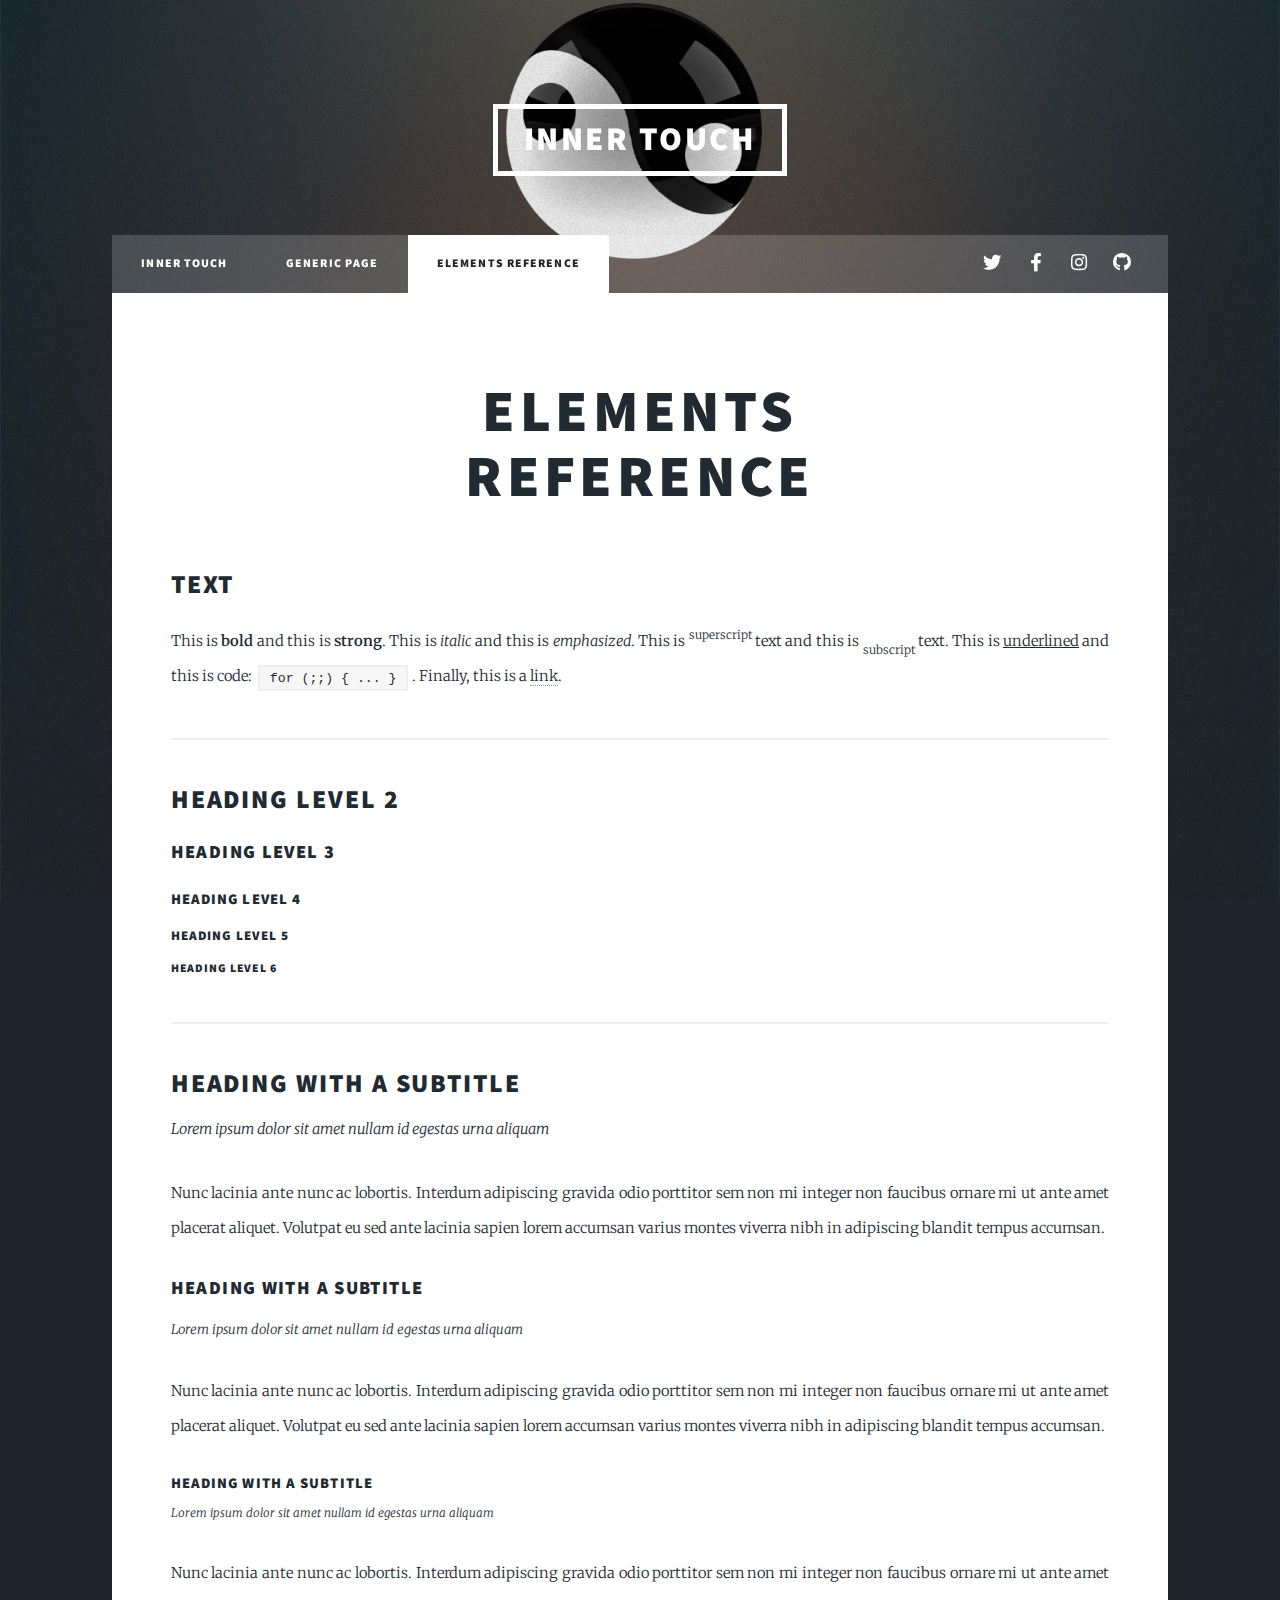
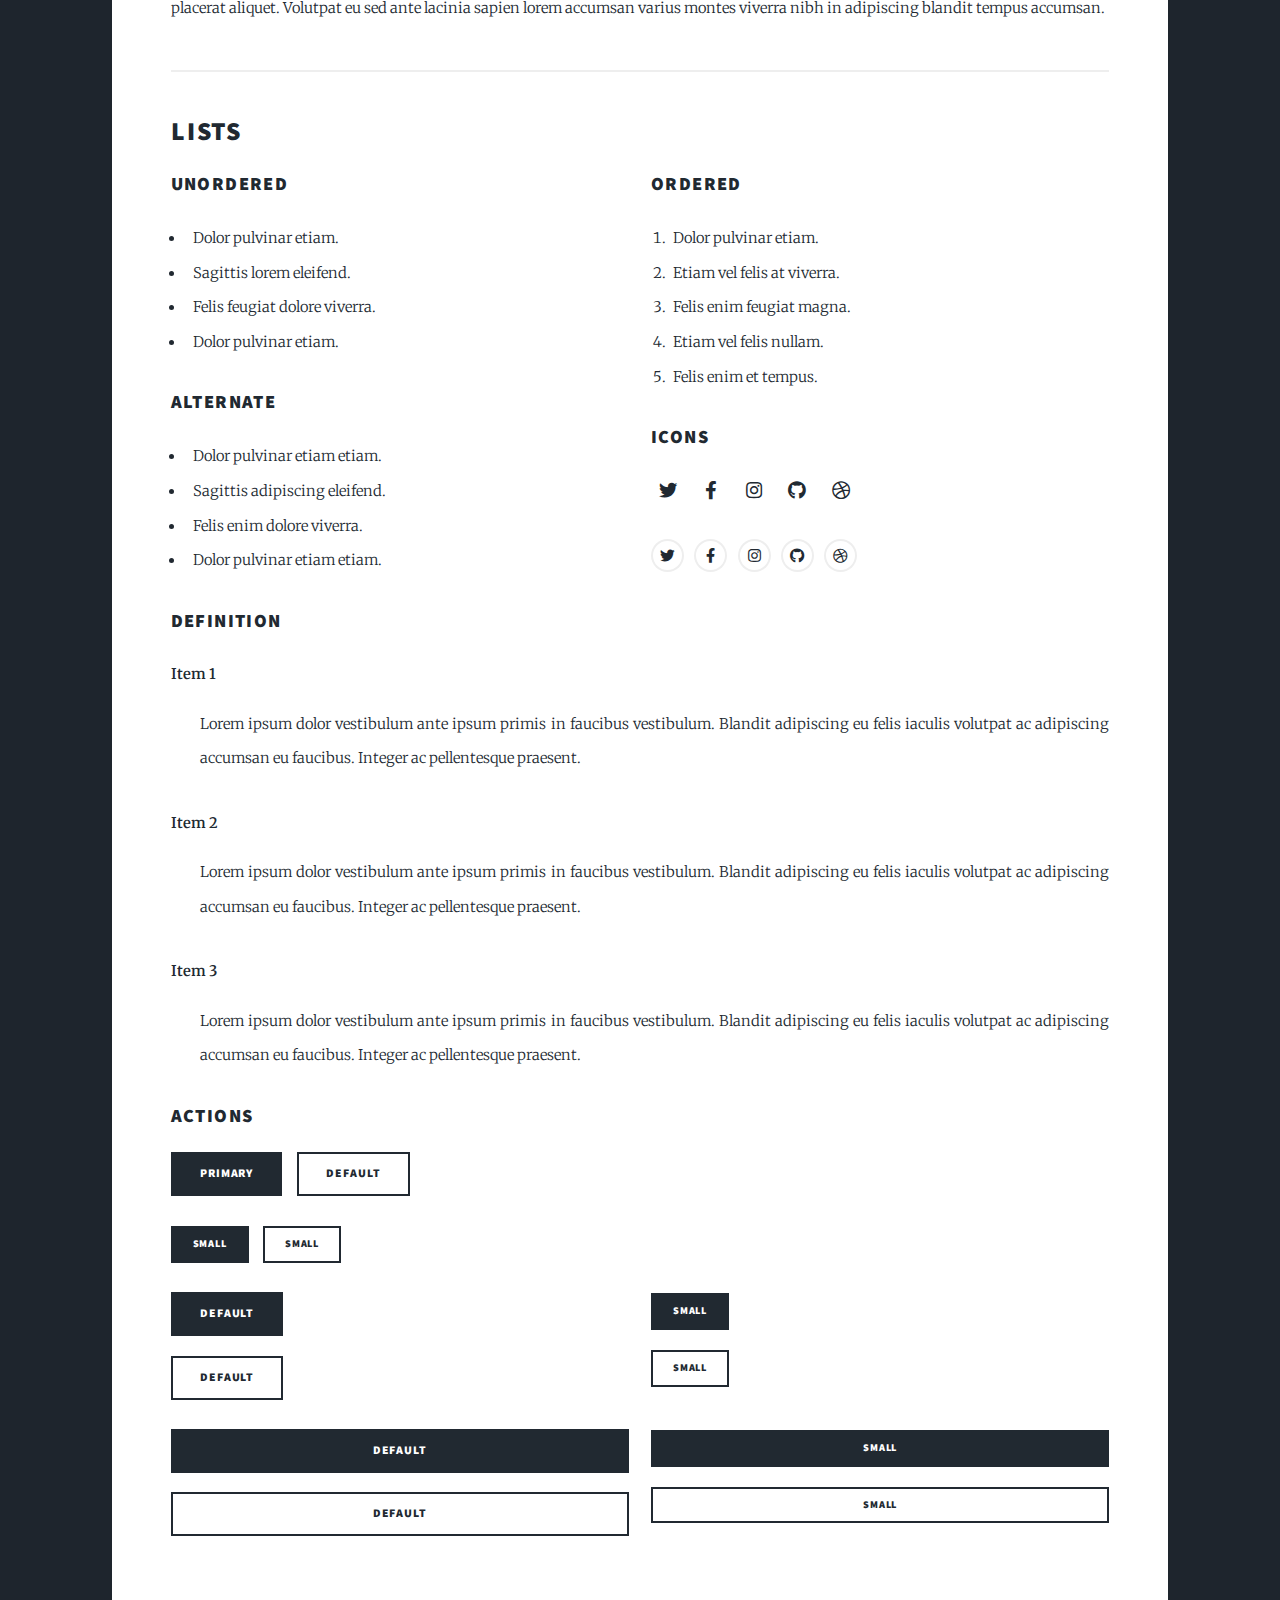
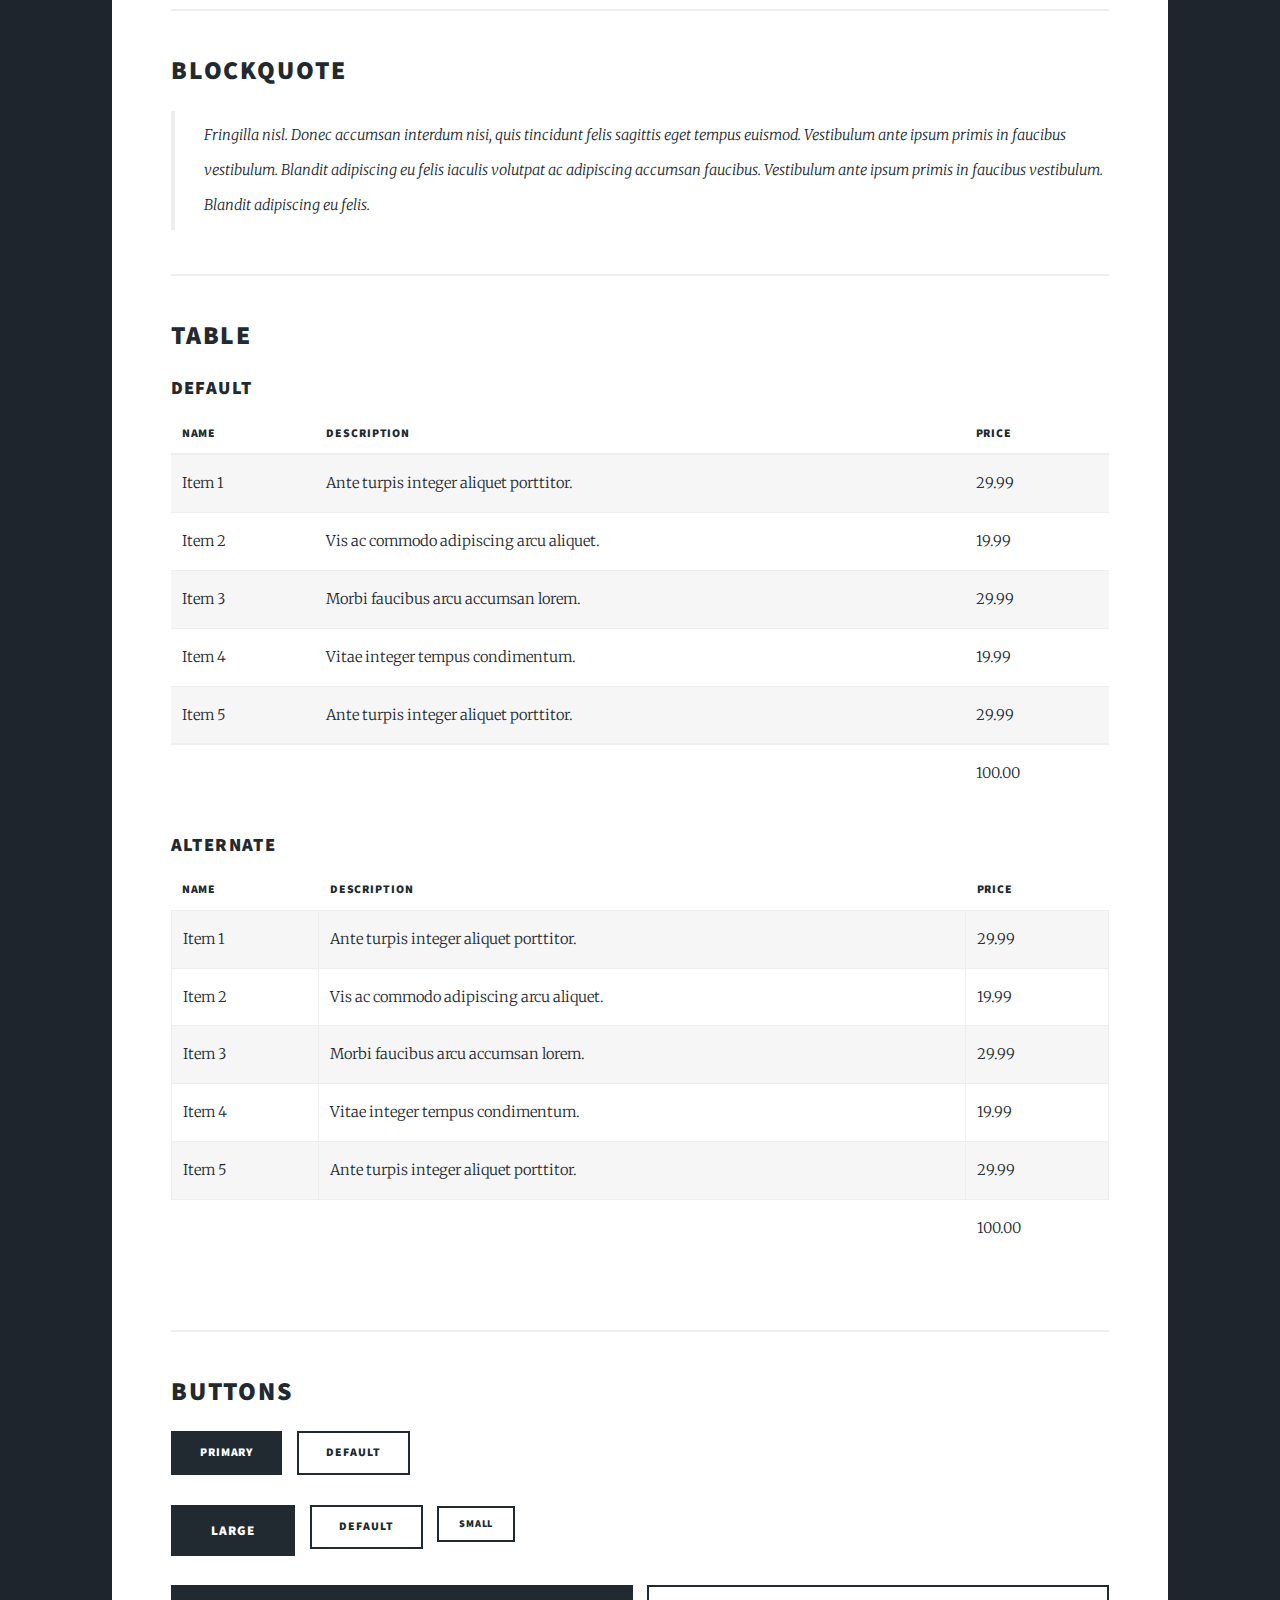
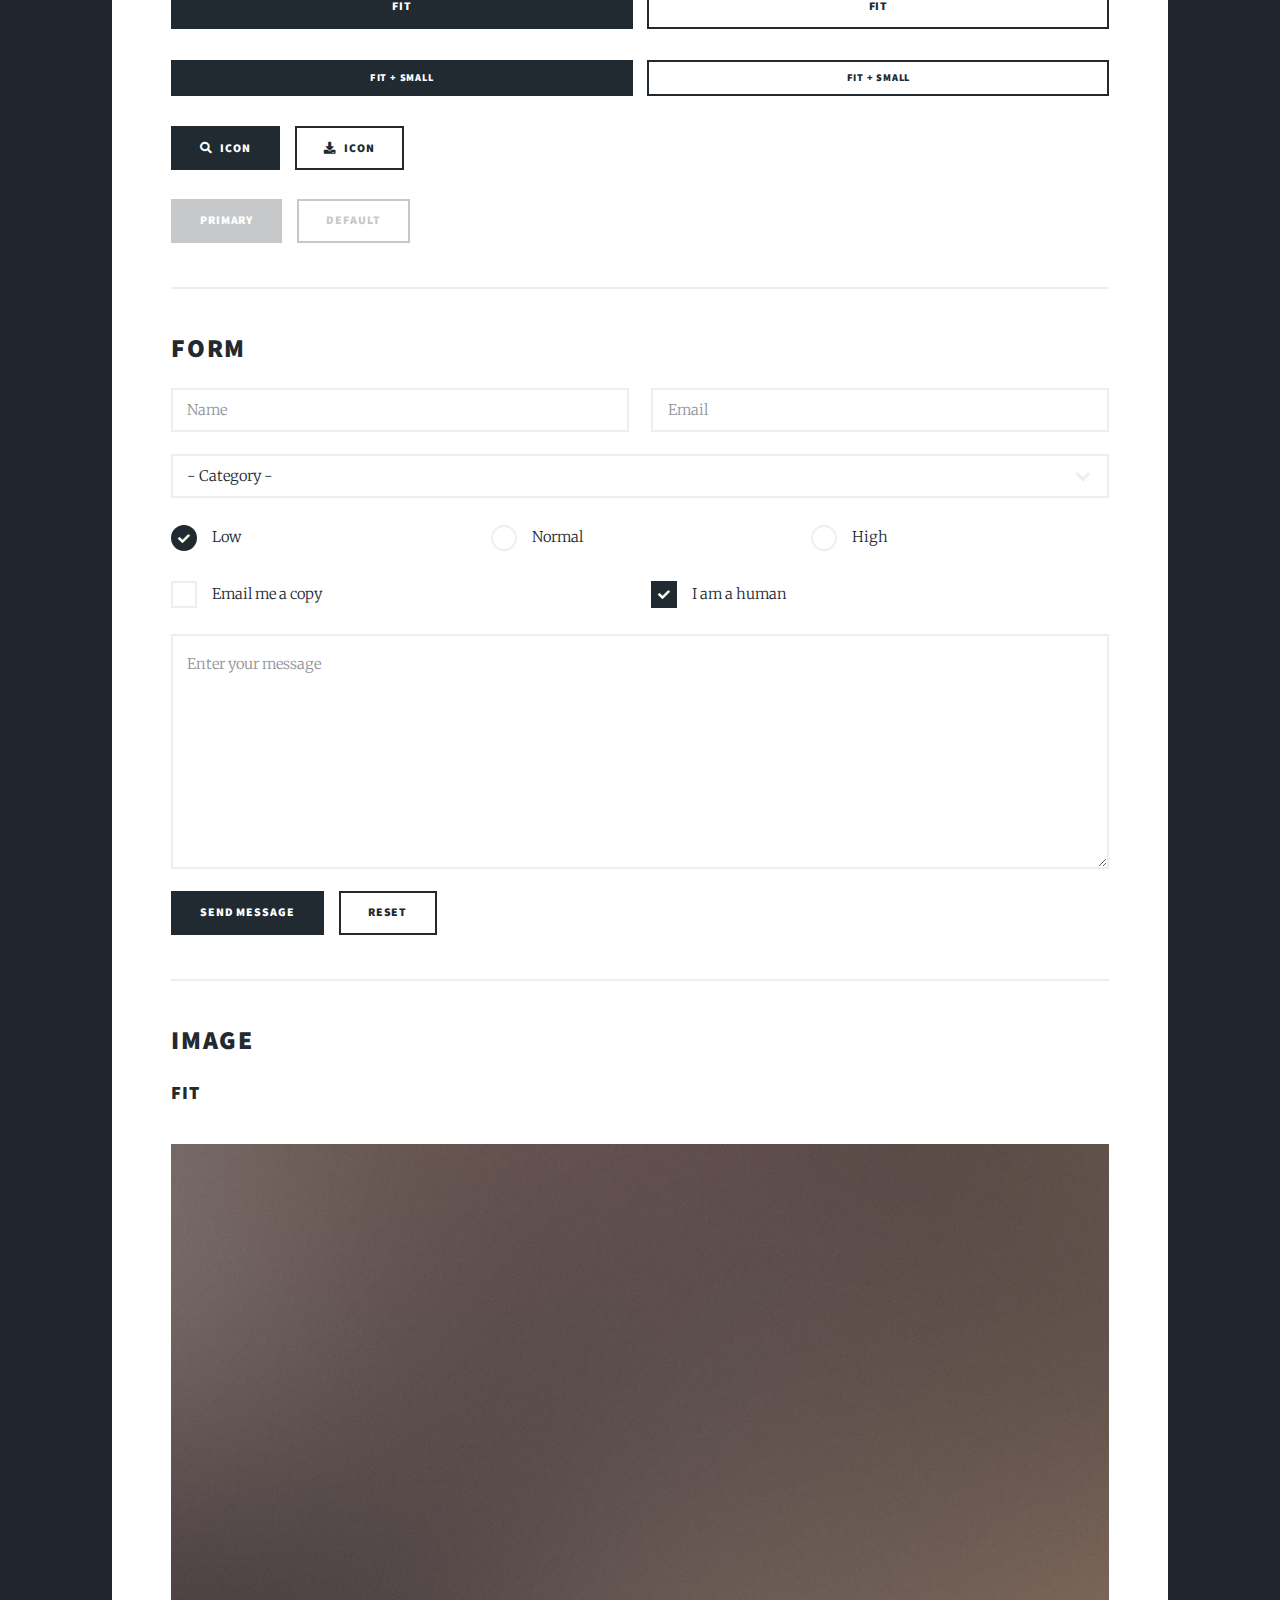
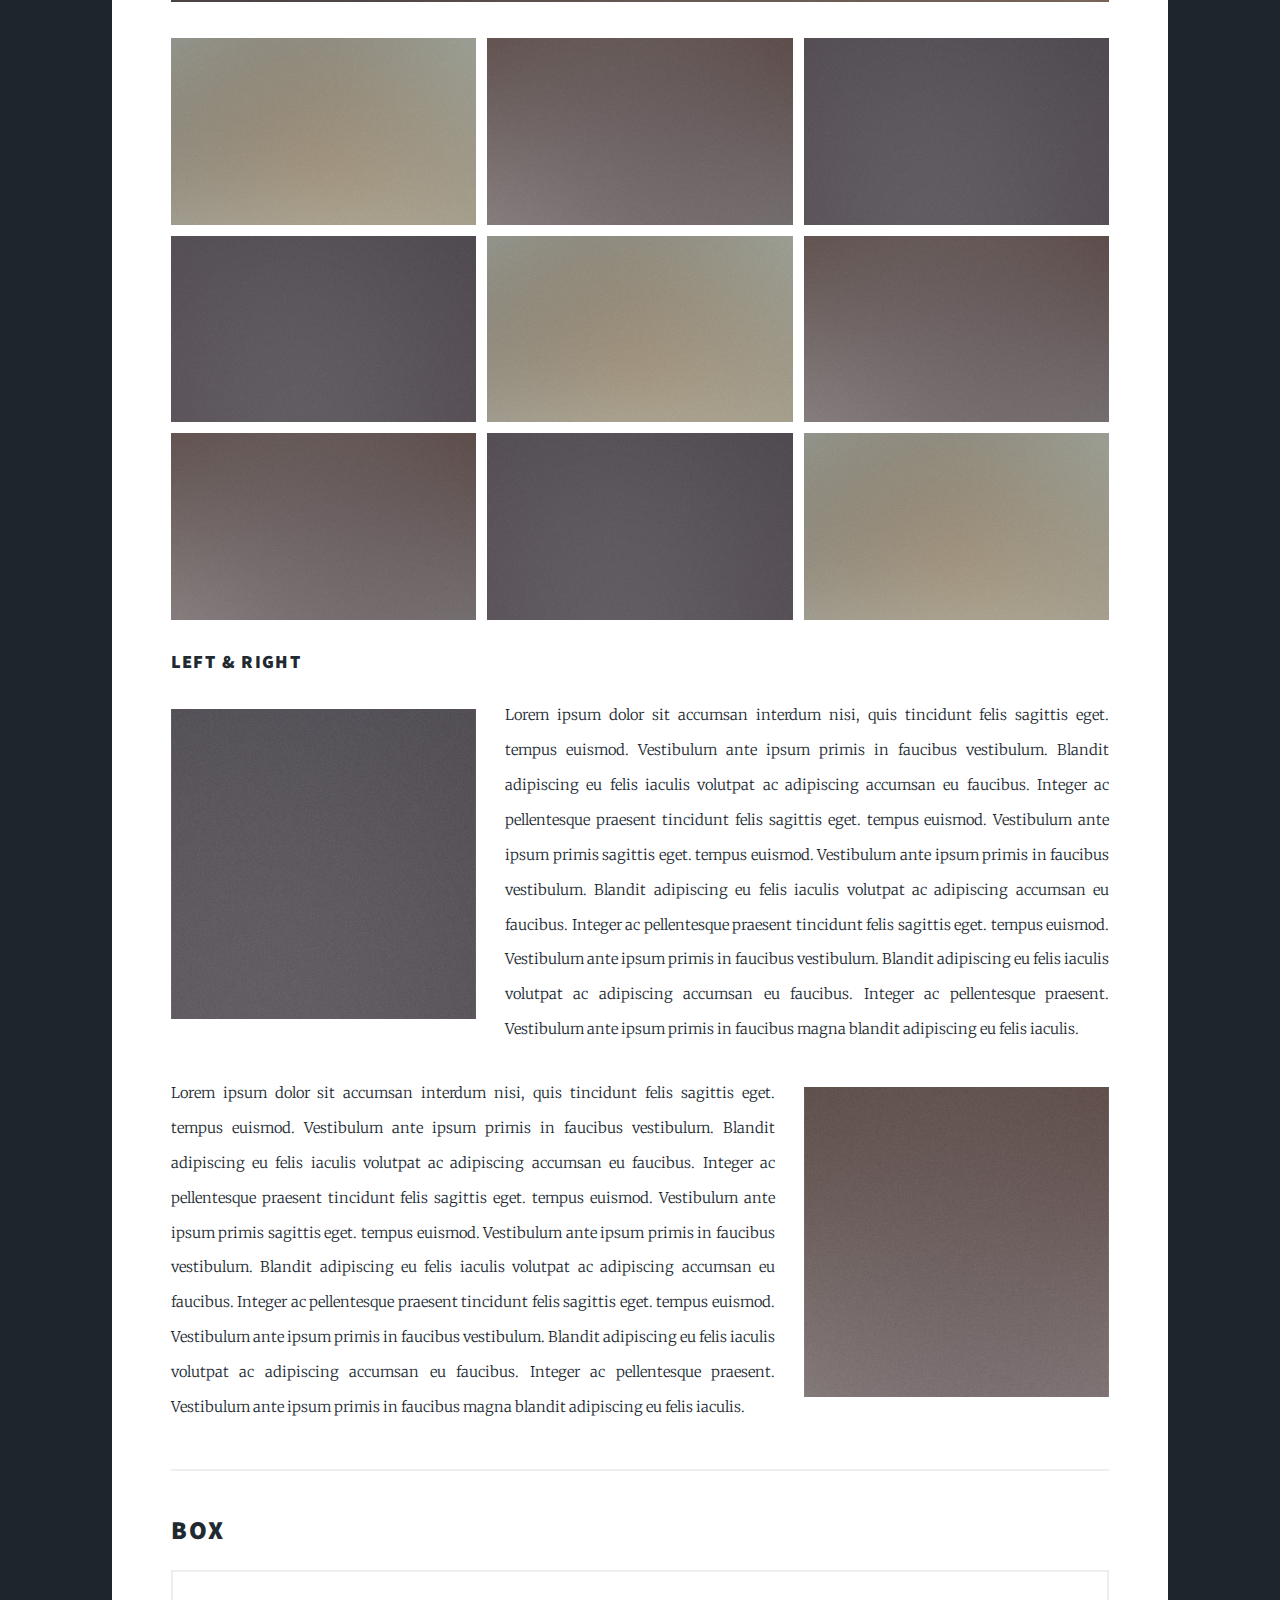
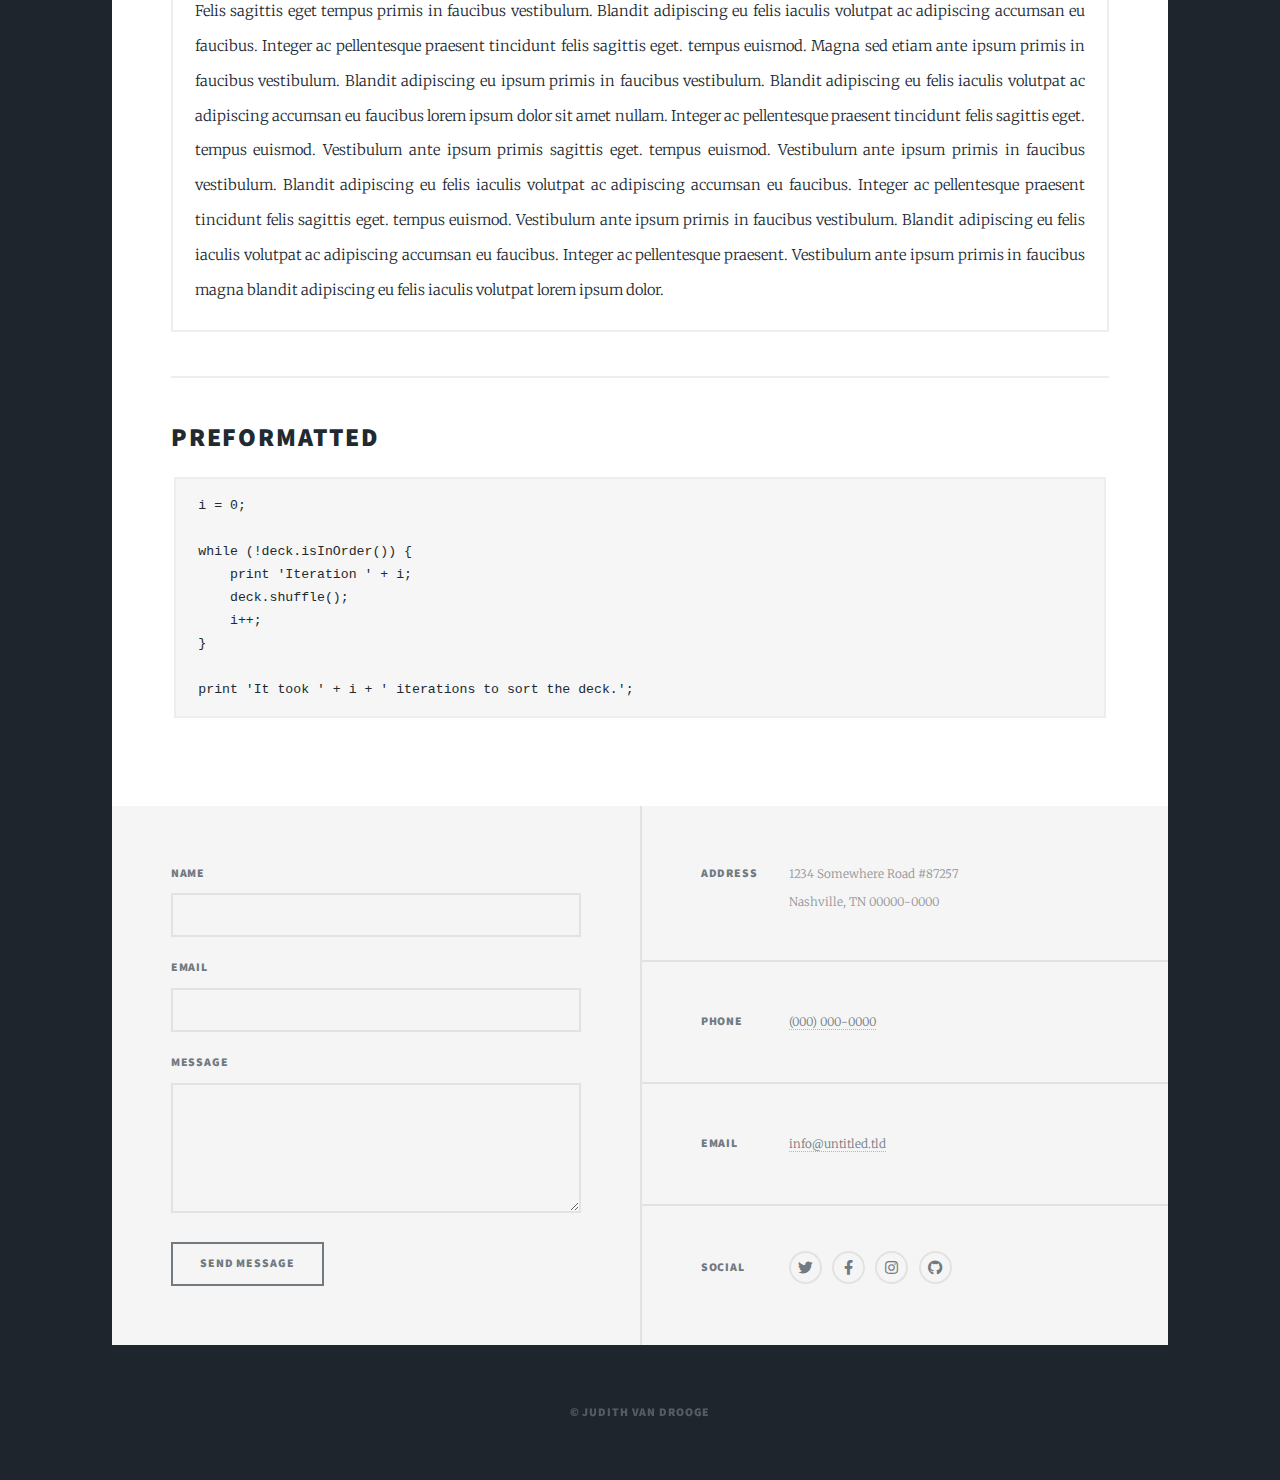
==== commit 2dcf1eee: "Change some text" ====
--- a/elements.html
+++ b/elements.html
@@ -1,12 +1,7 @@
 <!DOCTYPE HTML>
-<!--
-	Massively by HTML5 UP
-	html5up.net | @ajlkn
-	Free for personal and commercial use under the CCA 3.0 license (html5up.net/license)
--->
 <html>
 	<head>
-		<title>Elements Reference - Massively by HTML5 UP</title>
+		<title>Inner Touch Tai Chi</title>
 		<meta charset="utf-8" />
 		<meta name="viewport" content="width=device-width, initial-scale=1, user-scalable=no" />
 		<link rel="stylesheet" href="assets/css/main.css" />
@@ -19,13 +14,13 @@
 
 				<!-- Header -->
 					<header id="header">
-						<a href="index.html" class="logo">Massively</a>
+						<a href="index.html" class="logo">Inner Touch</a>
 					</header>
 
 				<!-- Nav -->
 					<nav id="nav">
 						<ul class="links">
-							<li><a href="index.html">This is Massively</a></li>
+							<li><a href="index.html">Inner Touch</a></li>
 							<li><a href="generic.html">Generic Page</a></li>
 							<li class="active"><a href="elements.html">Elements Reference</a></li>
 						</ul>
@@ -479,10 +474,9 @@
 					</footer>
 
 				<!-- Copyright -->
-					<div id="copyright">
-						<ul><li>&copy; Untitled</li><li>Design: <a href="https://html5up.net">HTML5 UP</a></li></ul>
-					</div>
-
+				<div id="copyright">
+					<ul><li>&copy; Judith van Drooge</li></ul>
+				</div>
 			</div>
 
 		<!-- Scripts -->
--- a/assets/css/main.css
+++ b/assets/css/main.css
@@ -1,11 +1,5 @@
 @import url(fontawesome-all.min.css);
 @import url("https://fonts.googleapis.com/css?family=Merriweather:300,700,300italic,700italic|Source+Sans+Pro:900");
-
-/*
-	Massively by HTML5 UP
-	html5up.net | @ajlkn
-	Free for personal and commercial use under the CCA 3.0 license (html5up.net/license)
-*/
 
 html, body, div, span, applet, object,
 iframe, h1, h2, h3, h4, h5, h6, p, blockquote,
@@ -3234,7 +3228,7 @@
 			width: 100%;
 			height: 100%;
 			background-color: #212931;
-			background-image: url("../../images/overlay.png"), linear-gradient(0deg, rgba(0, 0, 0, 0.1), rgba(0, 0, 0, 0.1)), url("../../images/bg.jpg");
+			background-image: url("../../images/overlay.png"), linear-gradient(0deg, rgba(0, 0, 0, 0.1), rgba(0, 0, 0, 0.1)), url("../../images/bg-min.png");
 			background-size: auto,								auto,														100% auto;
 			background-position: center,								center,														top center;
 			background-repeat: repeat,								no-repeat,													no-repeat;
--- a/assets/css/noscript.css
+++ b/assets/css/noscript.css
@@ -1,16 +1,10 @@
 @import url(font-awesome.min.css);
-
-/*
-	Massively by HTML5 UP
-	html5up.net | @ajlkn
-	Free for personal and commercial use under the CCA 3.0 license (html5up.net/license)
-*/
 
 /* Wrapper */
 
 	#wrapper {
 		background-color: #212931;
-		background-image: url("../../images/overlay.png"), linear-gradient(0deg, rgba(0, 0, 0, 0.1), rgba(0, 0, 0, 0.1)), url("../../images/bg.jpg");
+		background-image: url("../../images/overlay.png"), linear-gradient(0deg, rgba(0, 0, 0, 0.1), rgba(0, 0, 0, 0.1)), url("../../images/bg-min.png");
 		background-size: auto,								auto,														100% auto;
 		background-position: center,								center,														top center;
 		background-repeat: repeat,								no-repeat,													no-repeat;
